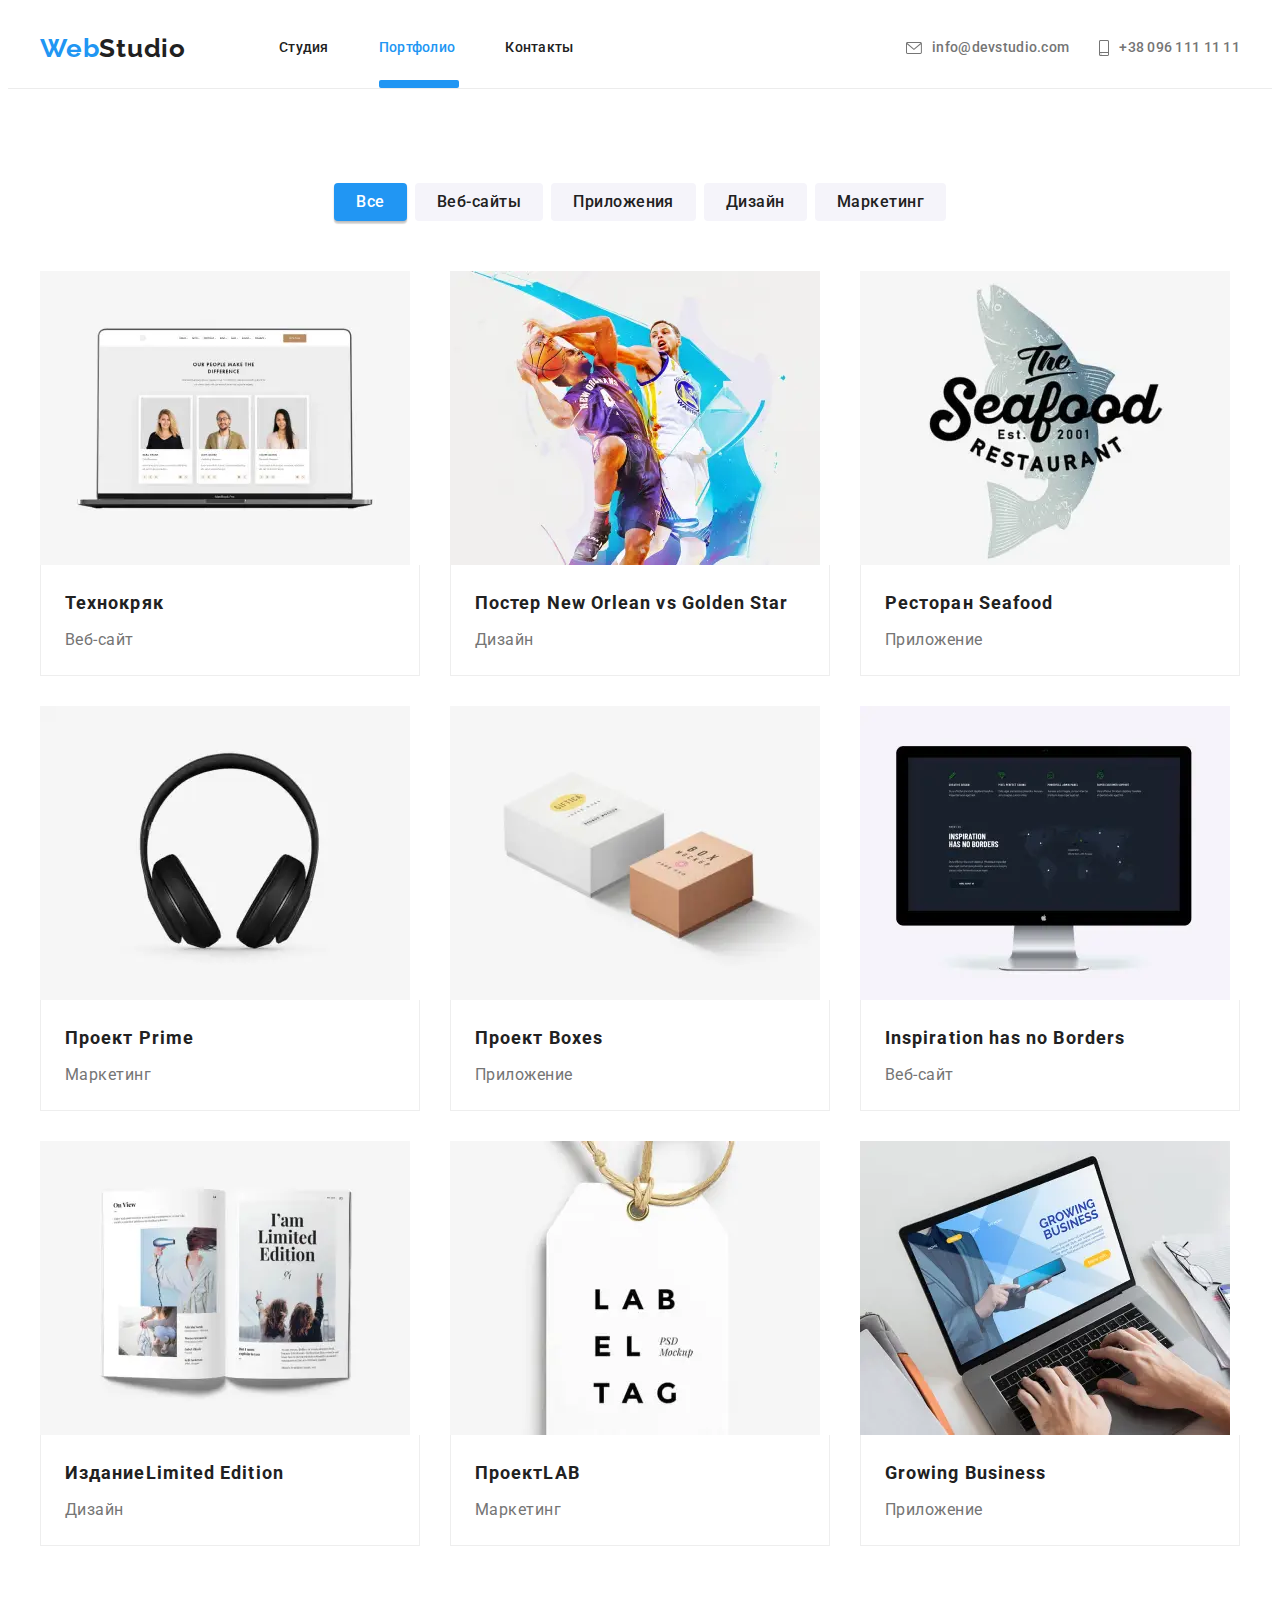
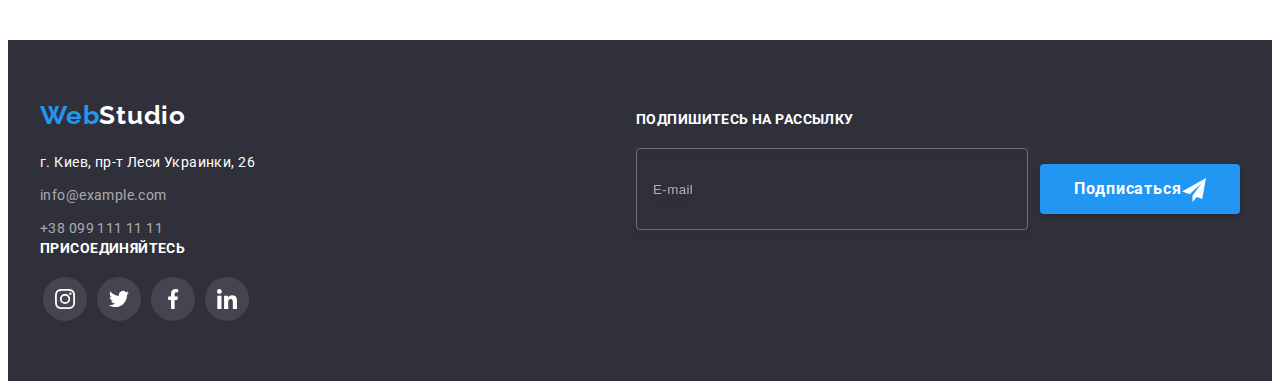
==== portfolio.html @ d3021f5f "adaptive added" ====
<!DOCTYPE html>
<html lang="ru">
  <head>
    <meta charset="UTF-8" />
    <meta http-equiv="X-UA-Compatible" content="IE=edge" />
    <meta name="viewport" content="width=device-width, initial-scale=1.0" />
    <title>Portfolio</title>
    <link rel="preconnect" href="https://fonts.googleapis.com" />
    <link rel="preconnect" href="https://fonts.gstatic.com" crossorigin />
    <link
      href="https://fonts.googleapis.com/css2?family=Raleway:wght@700&family=Roboto:wght@400;500;700;900&display=swap"
      rel="stylesheet"
    />
    <link
      rel="stylesheet"
      href="https://cdnjs.cloudflare.com/ajax/libs/modern-normalize/1.1.0/modern-normalize.min.css"
      integrity="sha512-wpPYUAdjBVSE4KJnH1VR1HeZfpl1ub8YT/NKx4PuQ5NmX2tKuGu6U/JRp5y+Y8XG2tV+wKQpNHVUX03MfMFn9Q=="
      crossorigin="anonymous"
      referrerpolicy="no-referrer"
    />
    <link rel="stylesheet" href="./css/main.min.css" />
  </head>

  <body>
    <!-- Header -->
    <header class="page-header">
      <div class="container page-header__container">
        <a href="./index.html" lang="en" class="logo page-header__logo link">
          <span class="logo__text--accent">Web</span>Studio</a
        >

        <nav class="page-nav">
          <ul class="page-nav__list list">
            <li class="page-nav__item">
              <a href="./index.html" class="page-nav__link link">Студия</a>
            </li>
            <li class="page-nav__item">
              <a href="./portfolio.html" class="page-nav__link page-nav__link--current link"
                >Портфолио</a
              >
            </li>
            <li class="page-nav__item"><a href="" class="page-nav__link link">Контакты</a></li>
          </ul>
        </nav>

        <ul class="contacts page-header__contacts list">
          <li class="contacts__item">
            <a href="mailto:info@devstudio.com" class="contacts__link link">
              <svg class="contacts__icon" width="16" height="12">
                <use href="./images/icons.svg#icon-envelope"></use></svg
              >info@devstudio.com</a
            >
          </li>

          <li class="contacts__item">
            <a href="tel:+380991111111" class="contacts__link link">
              <svg class="contacts__icon" width="10" height="16">
                <use href="./images/icons.svg#icon-smartphone"></use></svg
              >+38 096 111 11 11</a
            >
          </li>
        </ul>
        <button
          type="button"
          class="page-header__menu-btn js-open-menu"
          aria-expanded="false"
          aria-controls="mobile-menu"
        >
          <svg class="page-header__icon" width="40" height="40">
            <use href="./images/icons.svg#icon-menu"></use>
          </svg>
        </button>

        <div class="mobile-menu__container js-menu-container">
          <button type="button" class="mobile-menu__close-btn js-close-menu">
            <svg class="mobile-menu__icon" width="40" height="40">
              <use href="./images/icons.svg#icon-menu-close"></use>
            </svg>
          </button>

          <div class="mobile-menu">
            <ul class="mobile-menu__list list">
              <li class="mobile-menu__item">
                <a href="./index.html" class="mobile-menu__link link">Студия</a>
              </li>
              <li class="mobile-menu__item">
                <a href="./portfolio.html" class="mobile-menu__link mobile-menu__link--current link"
                  >Портфолио</a
                >
              </li>
              <li class="mobile-menu__item">
                <a href="" class="mobile-menu__link link">Контакты</a>
              </li>
            </ul>

            <div class="mobile-contact__wrap">
              <ul class="mobile-contacts__list list">
                <li class="mobile-contacts__item">
                  <a
                    href="tel:+380991111111"
                    class="mobile-contacts__link mobile-contacts__link--tel link"
                  >
                    +38 096 111 11 11</a
                  >
                </li>
                <li class="mobile-contacts__item">
                  <a href="mailto:info@devstudio.com" class="mobile-contacts__link link">
                    info@devstudio.com</a
                  >
                </li>
              </ul>

              <ul class="mobile-socials__list list">
                <li class="mobile-socials__item">
                  <a href="" class="mobile-socials__link link">Instagram</a>
                </li>
                <li class="mobile-socials__item">
                  <a href="" class="mobile-socials__link link">Twitter</a>
                </li>
                <li class="mobile-socials__item">
                  <a href="" class="mobile-socials__link link">Facebook</a>
                </li>
                <li class="mobile-socials__item">
                  <a href="" class="mobile-socials__link link">LinkedIn</a>
                </li>
              </ul>
            </div>
          </div>
        </div>
      </div>
    </header>

    <!-- Main section of the page -->
    <main>
      <!-- Section of portfolio works -->
      <section class="works section">
        <div class="container">
          <h1 class="title works__title visually-hidden">Наше портфолио</h1>
          <!-- Filter of works -->
          <div class="works__buttons">
            <ul class="buttons-row works__buttons-row list">
              <li class="buttons-row__item">
                <button
                  type="button"
                  class="button buttons-row__button buttons-row__button--active"
                >
                  Все
                </button>
              </li>
              <li class="buttons-row__item">
                <button type="button" class="button buttons-row__button">Веб-сайты</button>
              </li>
              <li class="buttons-row__item">
                <button type="button" class="button buttons-row__button">Приложения</button>
              </li>
              <li class="buttons-row__item">
                <button type="button" class="button buttons-row__button">Дизайн</button>
              </li>
              <li class="buttons-row__item">
                <button type="button" class="button buttons-row__button">Маркетинг</button>
              </li>
            </ul>
          </div>

          <!-- Works examples -->
          <ul class="examples list">
            <li class="examples__item">
              <a href="" class="product-card">
                <div class="product-card__tumb">
                  <picture class="product-card__image">
                    <source
                      srcset="
                        ./images/portfolio/desktop/technocrack-370.webp  1x,
                        ./images/portfolio/desktop/technocrack-740.webp  2x,
                        ./images/portfolio/desktop/technocrack-1110.webp 3x
                      "
                      media="(min-width: 1200px)"
                      type="image/webp"
                    />
                    <source
                      srcset="
                        ./images/portfolio/desktop/technocrack-370.jpg  1x,
                        ./images/portfolio/desktop/technocrack-740.jpg  2x,
                        ./images/portfolio/desktop/technocrack-1110.jpg 3x
                      "
                      media="(min-width: 1200px)"
                    />

                    <source
                      srcset="
                        ./images/portfolio/tablet/technocrack-354.webp  1x,
                        ./images/portfolio/tablet/technocrack-708.webp  2x,
                        ./images/portfolio/tablet/technocrack-1062.webp 3x
                      "
                      media="(min-width: 768px)"
                      type="image/webp"
                    />
                    <source
                      srcset="
                        ./images/portfolio/tablet/technocrack-354.jpg  1x,
                        ./images/portfolio/tablet/technocrack-708.jpg  2x,
                        ./images/portfolio/tablet/technocrack-1062.jpg 3x
                      "
                      media="(min-width: 768px)"
                    />

                    <source
                      srcset="
                        ./images/portfolio/technocrack-450.webp  1x,
                        ./images/portfolio/technocrack-900.webp  2x,
                        ./images/portfolio/technocrack-1350.webp 3x
                      "
                      media="(min-width: 480px)"
                      type="image/webp"
                    />
                    <source
                      srcset="
                        ./images/portfolio/technocrack-450.jpg  1x,
                        ./images/portfolio/technocrack-900.jpg  2x,
                        ./images/portfolio/technocrack-1350.jpg 3x
                      "
                      media="(min-width: 480px)"
                    />

                    <img
                      srcset="
                        ./images/portfolio/technocrack-450.jpg  1x,
                        ./images/portfolio/technocrack-900.jpg  2x,
                        ./images/portfolio/technocrack-1350.jpg 3x
                      "
                      src="./images/portfolio/technocrack-450.jpg"
                      alt="Ноутбук"
                      --
                    />
                  </picture>

                  <div class="product-card__overlay">
                    <p class="product-card__description">
                      Ресурс предлагает комплексные предложения с разным уровнем функционала и
                      сервисов. Все это позволит посетителю получить исчерпывающие сведения о
                      компании или частном лице.
                    </p>
                  </div>
                </div>

                <div class="product-card__meta">
                  <h2 class="product-card__title">Технокряк</h2>
                  <p class="product-card__text">Веб-сайт</p>
                </div>
              </a>
            </li>

            <li class="examples__item">
              <a href="" class="product-card">
                <div class="product-card__tumb">
                  <picture class="product-card__image">
                    <source
                      srcset="
                        ./images/portfolio/desktop/game-poster-370.webp  1x,
                        ./images/portfolio/desktop/game-poster-740.webp  2x,
                        ./images/portfolio/desktop/game-poster-1110.webp 3x
                      "
                      media="(min-width: 1200px)"
                      type="image/webp"
                    />
                    <source
                      srcset="
                        ./images/portfolio/desktop/game-poster-370.jpg  1x,
                        ./images/portfolio/desktop/game-poster-740.jpg  2x,
                        ./images/portfolio/desktop/game-poster-1110.jpg 3x
                      "
                      media="(min-width: 1200px)"
                    />

                    <source
                      srcset="
                        ./images/portfolio/tablet/game-poster-354.webp  1x,
                        ./images/portfolio/tablet/game-poster-708.webp  2x,
                        ./images/portfolio/tablet/game-poster-1062.webp 3x
                      "
                      media="(min-width: 768px)"
                      type="image/webp"
                    />
                    <source
                      srcset="
                        ./images/portfolio/tablet/game-poster-354.jpg  1x,
                        ./images/portfolio/tablet/game-poster-708.jpg  2x,
                        ./images/portfolio/tablet/game-poster-1062.jpg 3x
                      "
                      media="(min-width: 768px)"
                    />

                    <source
                      srcset="
                        ./images/portfolio/game-poster-450.webp  1x,
                        ./images/portfolio/game-poster-900.webp  2x,
                        ./images/portfolio/game-poster-1350.webp 3x
                      "
                      media="(min-width: 480px)"
                      type="image/webp"
                    />
                    <source
                      srcset="
                        ./images/portfolio/game-poster-450.jpg  1x,
                        ./images/portfolio/game-poster-900.jpg  2x,
                        ./images/portfolio/game-poster-1350.jpg 3x
                      "
                      media="(min-width: 480px)"
                    />

                    <img
                      srcset="
                        ./images/portfolio/game-poster-450.jpg  1x,
                        ./images/portfolio/game-poster-900.jpg  2x,
                        ./images/portfolio/game-poster-1350.jpg 3x
                      "
                      src="./images/portfolio/game-poster-450.jpg"
                      alt="Два баскетболиста играют баскетбол"
                    />
                  </picture>

                  <div class="product-card__overlay">
                    <p class="product-card__description">
                      Ресурс предлагает комплексные предложения с разным уровнем функционала и
                      сервисов. Все это позволит посетителю получить исчерпывающие сведения о
                      компании или частном лице.
                    </p>
                  </div>
                </div>

                <div class="product-card__meta">
                  <h2 class="product-card__title">
                    Постер <span lang="en">New Orlean vs Golden Star</span>
                  </h2>
                  <p class="product-card__text">Дизайн</p>
                </div>
              </a>
            </li>

            <li class="examples__item">
              <a href="" class="product-card">
                <div class="product-card__tumb">
                  <picture class="product-card__image">
                    <source
                      srcset="
                        ./images/portfolio/desktop/restaurant-370.webp  1x,
                        ./images/portfolio/desktop/restaurant-740.webp  2x,
                        ./images/portfolio/desktop/restaurant-1110.webp 3x
                      "
                      media="(min-width: 1200px)"
                      type="image/webp"
                    />
                    <source
                      srcset="
                        ./images/portfolio/desktop/restaurant-370.jpg  1x,
                        ./images/portfolio/desktop/restaurant-740.jpg  2x,
                        ./images/portfolio/desktop/restaurant-1110.jpg 3x
                      "
                      media="(min-width: 1200px)"
                    />

                    <source
                      srcset="
                        ./images/portfolio/tablet/restaurant-354.webp  1x,
                        ./images/portfolio/tablet/restaurant-708.webp  2x,
                        ./images/portfolio/tablet/restaurant-1062.webp 3x
                      "
                      media="(min-width: 768px)"
                      type="image/webp"
                    />
                    <source
                      srcset="
                        ./images/portfolio/tablet/restaurant-354.jpg  1x,
                        ./images/portfolio/tablet/restaurant-708.jpg  2x,
                        ./images/portfolio/tablet/restaurant-1062.jpg 3x
                      "
                      media="(min-width: 768px)"
                    />

                    <source
                      srcset="
                        ./images/portfolio/restaurant-450.webp  1x,
                        ./images/portfolio/restaurant-900.webp  2x,
                        ./images/portfolio/restaurant-1350.webp 3x
                      "
                      media="(min-width: 480px)"
                      type="image/webp"
                    />
                    <source
                      srcset="
                        ./images/portfolio/restaurant-450.jpg  1x,
                        ./images/portfolio/restaurant-900.jpg  2x,
                        ./images/portfolio/restaurant-1350.jpg 3x
                      "
                      media="(min-width: 480px)"
                    />
                    <img
                      srcset="
                        ./images/portfolio/restaurant-450.jpg  1x,
                        ./images/portfolio/restaurant-900.jpg  2x,
                        ./images/portfolio/restaurant-1350.jpg 3x
                      "
                      src="./images/portfolio/restaurant-450.jpg"
                      alt="Логотип ресторана"
                    />
                  </picture>

                  <div class="product-card__overlay">
                    <p class="product-card__description">
                      Ресурс предлагает комплексные предложения с разным уровнем функционала и
                      сервисов. Все это позволит посетителю получить исчерпывающие сведения о
                      компании или частном лице.
                    </p>
                  </div>
                </div>

                <div class="product-card__meta">
                  <h2 class="product-card__title">Ресторан <span lang="en">Seafood</span></h2>
                  <p class="product-card__text">Приложение</p>
                </div>
              </a>
            </li>

            <li class="examples__item">
              <a href="" class="product-card">
                <div class="product-card__tumb">
                  <picture class="product-card__image">
                    <source
                      srcset="
                        ./images/portfolio/desktop/project-prime-370.webp  1x,
                        ./images/portfolio/desktop/project-prime-740.webp  2x,
                        ./images/portfolio/desktop/project-prime-1110.webp 3x
                      "
                      media="(min-width: 1200px)"
                      type="image/webp"
                    />
                    <source
                      srcset="
                        ./images/portfolio/desktop/project-prime-370.jpg  1x,
                        ./images/portfolio/desktop/project-prime-740.jpg  2x,
                        ./images/portfolio/desktop/project-prime-1110.jpg 3x
                      "
                      media="(min-width: 1200px)"
                    />

                    <source
                      srcset="
                        ./images/portfolio/tablet/project-prime-354.webp  1x,
                        ./images/portfolio/tablet/project-prime-708.webp  2x,
                        ./images/portfolio/tablet/project-prime-1062.webp 3x
                      "
                      media="(min-width: 768px)"
                      type="image/webp"
                    />
                    <source
                      srcset="
                        ./images/portfolio/tablet/project-prime-354.jpg  1x,
                        ./images/portfolio/tablet/project-prime-708.jpg  2x,
                        ./images/portfolio/tablet/project-prime-1062.jpg 3x
                      "
                      media="(min-width: 768px)"
                    />

                    <source
                      srcset="
                        ./images/portfolio/project-prime-450.webp  1x,
                        ./images/portfolio/project-prime-900.webp  2x,
                        ./images/portfolio/project-prime-1350.webp 3x
                      "
                      media="(min-width: 480px)"
                      type="image/webp"
                    />
                    <source
                      srcset="
                        ./images/portfolio/project-prime-450.jpg  1x,
                        ./images/portfolio/project-prime-900.jpg  2x,
                        ./images/portfolio/project-prime-1350.jpg 3x
                      "
                      media="(min-width: 480px)"
                    />
                    <img
                      srcset="
                        ./images/portfolio/project-prime-450.jpg  1x,
                        ./images/portfolio/project-prime-900.jpg  2x,
                        ./images/portfolio/project-prime-1350.jpg 3x
                      "
                      src="./images/portfolio/project-prime-450.jpg"
                      alt="Наушники"
                    />
                  </picture>

                  <div class="product-card__overlay">
                    <p class="product-card__description">
                      Ресурс предлагает комплексные предложения с разным уровнем функционала и
                      сервисов. Все это позволит посетителю получить исчерпывающие сведения о
                      компании или частном лице.
                    </p>
                  </div>
                </div>

                <div class="product-card__meta">
                  <h2 class="product-card__title">Проект <span lang="en">Prime</span></h2>
                  <p class="product-card__text">Маркетинг</p>
                </div>
              </a>
            </li>

            <li class="examples__item">
              <a href="" class="product-card">
                <div class="product-card__tumb">
                  <picture class="product-card__image">
                    <source
                      srcset="
                        ./images/portfolio/desktop/project-boxes-370.webp  1x,
                        ./images/portfolio/desktop/project-boxes-740.webp  2x,
                        ./images/portfolio/desktop/project-boxes-1110.webp 3x
                      "
                      media="(min-width: 1200px)"
                      type="image/webp"
                    />
                    <source
                      srcset="
                        ./images/portfolio/desktop/project-boxes-370.jpg  1x,
                        ./images/portfolio/desktop/project-boxes-740.jpg  2x,
                        ./images/portfolio/desktop/project-boxes-1110.jpg 3x
                      "
                      media="(min-width: 1200px)"
                    />

                    <source
                      srcset="
                        ./images/portfolio/tablet/project-boxes-354.webp  1x,
                        ./images/portfolio/tablet/project-boxes-708.webp  2x,
                        ./images/portfolio/tablet/project-boxes-1062.webp 3x
                      "
                      media="(min-width: 768px)"
                      type="image/webp"
                    />
                    <source
                      srcset="
                        ./images/portfolio/tablet/project-boxes-354.jpg  1x,
                        ./images/portfolio/tablet/project-boxes-708.jpg  2x,
                        ./images/portfolio/tablet/project-boxes-1062.jpg 3x
                      "
                      media="(min-width: 768px)"
                    />

                    <source
                      srcset="
                        ./images/portfolio/project-boxes-450.webp  1x,
                        ./images/portfolio/project-boxes-900.webp  2x,
                        ./images/portfolio/project-boxes-1350.webp 3x
                      "
                      media="(min-width: 480px)"
                      type="image/webp"
                    />
                    <source
                      srcset="
                        ./images/portfolio/project-boxes-450.jpg  1x,
                        ./images/portfolio/project-boxes-900.jpg  2x,
                        ./images/portfolio/project-boxes-1350.jpg 3x
                      "
                      media="(min-width: 480px)"
                    />
                    <img
                      srcset="
                        ./images/portfolio/project-boxes-450.jpg  1x,
                        ./images/portfolio/project-boxes-900.jpg  2x,
                        ./images/portfolio/project-boxes-1350.jpg 3x
                      "
                      src="./images/portfolio/project-boxes-450.jpg"
                      alt="Две картонные коробки"
                    />
                  </picture>

                  <div class="product-card__overlay">
                    <p class="product-card__description">
                      Ресурс предлагает комплексные предложения с разным уровнем функционала и
                      сервисов. Все это позволит посетителю получить исчерпывающие сведения о
                      компании или частном лице.
                    </p>
                  </div>
                </div>

                <div class="product-card__meta">
                  <h2 class="product-card__title">Проект <span lang="en">Boxes</span></h2>
                  <p class="product-card__text">Приложение</p>
                </div>
              </a>
            </li>

            <li class="examples__item">
              <a href="" class="product-card">
                <div class="product-card__tumb">
                  <picture class="product-card__image">
                    <source
                      srcset="
                        ./images/portfolio/desktop/inspiration-370.webp  1x,
                        ./images/portfolio/desktop/inspiration-740.webp  2x,
                        ./images/portfolio/desktop/inspiration-1110.webp 3x
                      "
                      media="(min-width: 1200px)"
                      type="image/webp"
                    />
                    <source
                      srcset="
                        ./images/portfolio/desktop/inspiration-370.jpg  1x,
                        ./images/portfolio/desktop/inspiration-740.jpg  2x,
                        ./images/portfolio/desktop/inspiration-1110.jpg 3x
                      "
                      media="(min-width: 1200px)"
                    />

                    <source
                      srcset="
                        ./images/portfolio/tablet/inspiration-354.webp  1x,
                        ./images/portfolio/tablet/inspiration-708.webp  2x,
                        ./images/portfolio/tablet/inspiration-1062.webp 3x
                      "
                      media="(min-width: 768px)"
                      type="image/webp"
                    />
                    <source
                      srcset="
                        ./images/portfolio/tablet/inspiration-354.jpg  1x,
                        ./images/portfolio/tablet/inspiration-708.jpg  2x,
                        ./images/portfolio/tablet/inspiration-1062.jpg 3x
                      "
                      media="(min-width: 768px)"
                    />

                    <source
                      srcset="
                        ./images/portfolio/inspiration-450.webp  1x,
                        ./images/portfolio/inspiration-900.webp  2x,
                        ./images/portfolio/inspiration-1350.webp 3x
                      "
                      media="(min-width: 480px)"
                      type="image/webp"
                    />
                    <source
                      srcset="
                        ./images/portfolio/inspiration-450.jpg  1x,
                        ./images/portfolio/inspiration-900.jpg  2x,
                        ./images/portfolio/inspiration-1350.jpg 3x
                      "
                      media="(min-width: 480px)"
                    />
                    <img
                      srcset="
                        ./images/portfolio/inspiration-450.jpg  1x,
                        ./images/portfolio/inspiration-900.jpg  2x,
                        ./images/portfolio/inspiration-1350.jpg 3x
                      "
                      src="./images/portfolio/inspiration-450.jpg"
                      alt="Монитор компьютера"
                    />
                  </picture>

                  <div class="product-card__overlay">
                    <p class="product-card__description">
                      Ресурс предлагает комплексные предложения с разным уровнем функционала и
                      сервисов. Все это позволит посетителю получить исчерпывающие сведения о
                      компании или частном лице.
                    </p>
                  </div>
                </div>
                <div class="product-card__meta">
                  <h2 lang="en" class="product-card__title">Inspiration has no Borders</h2>
                  <p class="product-card__text">Веб-сайт</p>
                </div>
              </a>
            </li>

            <li class="examples__item">
              <a href="" class="product-card">
                <div class="product-card__tumb">
                  <picture class="product-card__image">
                    <source
                      srcset="
                        ./images/portfolio/desktop/publisher-370.webp  1x,
                        ./images/portfolio/desktop/publisher-740.webp  2x,
                        ./images/portfolio/desktop/publisher-1110.webp 3x
                      "
                      media="(min-width: 1200px)"
                      type="image/webp"
                    />
                    <source
                      srcset="
                        ./images/portfolio/desktop/publisher-370.jpg  1x,
                        ./images/portfolio/desktop/publisher-740.jpg  2x,
                        ./images/portfolio/desktop/publisher-1110.jpg 3x
                      "
                      media="(min-width: 1200px)"
                    />

                    <source
                      srcset="
                        ./images/portfolio/tablet/publisher-354.webp  1x,
                        ./images/portfolio/tablet/publisher-708.webp  2x,
                        ./images/portfolio/tablet/publisher-1062.webp 3x
                      "
                      media="(min-width: 768px)"
                      type="image/webp"
                    />
                    <source
                      srcset="
                        ./images/portfolio/tablet/publisher-354.jpg  1x,
                        ./images/portfolio/tablet/publisher-708.jpg  2x,
                        ./images/portfolio/tablet/publisher-1062.jpg 3x
                      "
                      media="(min-width: 768px)"
                    />

                    <source
                      srcset="
                        ./images/portfolio/publisher-450.webp  1x,
                        ./images/portfolio/publisher-900.webp  2x,
                        ./images/portfolio/publisher-1350.webp 3x
                      "
                      media="(min-width: 480px)"
                      type="image/webp"
                    />
                    <source
                      srcset="
                        ./images/portfolio/publisher-450.jpg  1x,
                        ./images/portfolio/publisher-900.jpg  2x,
                        ./images/portfolio/publisher-1350.jpg 3x
                      "
                      media="(min-width: 480px)"
                    />
                    <img
                      srcset="
                        ./images/portfolio/publisher-450.jpg  1x,
                        ./images/portfolio/publisher-900.jpg  2x,
                        ./images/portfolio/publisher-1350.jpg 3x
                      "
                      src="./images/portfolio/publisher-450.jpg"
                      alt="Книга ограниченого тиража"
                    />
                  </picture>

                  <div class="product-card__overlay">
                    <p class="product-card__description">
                      Ресурс предлагает комплексные предложения с разным уровнем функционала и
                      сервисов. Все это позволит посетителю получить исчерпывающие сведения о
                      компании или частном лице.
                    </p>
                  </div>
                </div>
                <div class="product-card__meta">
                  <h2 class="product-card__title">Издание<span lang="en">Limited Edition</span></h2>
                  <p class="product-card__text">Дизайн</p>
                </div>
              </a>
            </li>

            <li class="examples__item">
              <a href="" class="product-card">
                <div class="product-card__tumb">
                  <picture class="product-card__image">
                    <source
                      srcset="
                        ./images/portfolio/desktop/project-lab-370.webp  1x,
                        ./images/portfolio/desktop/project-lab-740.webp  2x,
                        ./images/portfolio/desktop/project-lab-1110.webp 3x
                      "
                      media="(min-width: 1200px)"
                      type="image/webp"
                    />
                    <source
                      srcset="
                        ./images/portfolio/desktop/project-lab-370.jpg  1x,
                        ./images/portfolio/desktop/project-lab-740.jpg  2x,
                        ./images/portfolio/desktop/project-lab-1110.jpg 3x
                      "
                      media="(min-width: 1200px)"
                    />

                    <source
                      srcset="
                        ./images/portfolio/tablet/project-lab-354.webp  1x,
                        ./images/portfolio/tablet/project-lab-708.webp  2x,
                        ./images/portfolio/tablet/project-lab-1062.webp 3x
                      "
                      media="(min-width: 768px)"
                      type="image/webp"
                    />
                    <source
                      srcset="
                        ./images/portfolio/tablet/project-lab-354.jpg  1x,
                        ./images/portfolio/tablet/project-lab-708.jpg  2x,
                        ./images/portfolio/tablet/project-lab-1062.jpg 3x
                      "
                      media="(min-width: 768px)"
                    />

                    <source
                      srcset="
                        ./images/portfolio/project-lab-450.webp  1x,
                        ./images/portfolio/project-lab-900.webp  2x,
                        ./images/portfolio/project-lab-1350.webp 3x
                      "
                      media="(min-width: 480px)"
                      type="image/webp"
                    />
                    <source
                      srcset="
                        ./images/portfolio/project-lab-450.jpg  1x,
                        ./images/portfolio/project-lab-900.jpg  2x,
                        ./images/portfolio/project-lab-1350.jpg 3x
                      "
                      media="(min-width: 480px)"
                    />
                    <img
                      srcset="
                        ./images/portfolio/project-lab-450.jpg  1x,
                        ./images/portfolio/project-lab-900.jpg  2x,
                        ./images/portfolio/project-lab-1350.jpg 3x
                      "
                      src="./images/portfolio/project-lab-450.jpg"
                      alt="Ярлык"
                    />
                  </picture>

                  <div class="product-card__overlay">
                    <p class="product-card__description">
                      Ресурс предлагает комплексные предложения с разным уровнем функционала и
                      сервисов. Все это позволит посетителю получить исчерпывающие сведения о
                      компании или частном лице.
                    </p>
                  </div>
                </div>
                <div class="product-card__meta">
                  <h2 class="product-card__title">Проект<span lang="en">LAB</span></h2>
                  <p class="product-card__text">Маркетинг</p>
                </div>
              </a>
            </li>

            <li class="examples__item">
              <a href="" class="product-card">
                <div class="product-card__tumb">
                  <picture class="product-card__image">
                    <source
                      srcset="
                        ./images/portfolio/desktop/growing-business-370.webp  1x,
                        ./images/portfolio/desktop/growing-business-740.webp  2x,
                        ./images/portfolio/desktop/growing-business-1110.webp 3x
                      "
                      media="(min-width: 1200px)"
                      type="image/webp"
                    />
                    <source
                      srcset="
                        ./images/portfolio/desktop/growing-business-370.jpg  1x,
                        ./images/portfolio/desktop/growing-business-740.jpg  2x,
                        ./images/portfolio/desktop/growing-business-1062.jpg 3x
                      "
                      media="(min-width: 1200px)"
                    />

                    <source
                      srcset="
                        ./images/portfolio/tablet/growing-business-354.webp  1x,
                        ./images/portfolio/tablet/growing-business-708.webp  2x,
                        ./images/portfolio/tablet/growing-business-1062.webp 3x
                      "
                      media="(min-width: 768px)"
                      type="image/webp"
                    />
                    <source
                      srcset="
                        ./images/portfolio/tablet/growing-business-354.jpg  1x,
                        ./images/portfolio/tablet/growing-business-708.jpg  2x,
                        ./images/portfolio/tablet/growing-business-1062.jpg 3x
                      "
                      media="(min-width: 768px)"
                    />

                    <source
                      srcset="
                        ./images/portfolio/growing-business-450.webp  1x,
                        ./images/portfolio/growing-business-900.webp  2x,
                        ./images/portfolio/growing-business-1350.webp 3x
                      "
                      media="(min-width: 480px)"
                      type="image/webp"
                    />
                    <source
                      srcset="
                        ./images/portfolio/growing-business-450.jpg  1x,
                        ./images/portfolio/growing-business-900.jpg  2x,
                        ./images/portfolio/growing-business-1350.jpg 3x
                      "
                      media="(min-width: 480px)"
                    />
                    <img
                      srcset="
                        ./images/portfolio/growing-business-450.jpg  1x,
                        ./images/portfolio/growing-business-900.jpg  2x,
                        ./images/portfolio/growing-business-1350.jpg 3x
                      "
                      src="./images/portfolio/growing-business-450.jpg"
                      alt="Человек работаэт за ноутбуком"
                    />
                  </picture>

                  <div class="product-card__overlay">
                    <p class="product-card__description">
                      Ресурс предлагает комплексные предложения с разным уровнем функционала и
                      сервисов. Все это позволит посетителю получить исчерпывающие сведения о
                      компании или частном лице.
                    </p>
                  </div>
                </div>
                <div class="product-card__meta">
                  <h2 lang="en" class="product-card__title">Growing Business</h2>
                  <p class="product-card__text">Приложение</p>
                </div>
              </a>
            </li>
          </ul>
        </div>
      </section>
    </main>

    <!-- Footer -->
    <!-- Footer adress -->
    <footer class="footer">
      <div class="container footer__container">
        <div class="footer-tablet">
          <div class="footer__adress-wrapper">
            <a href="./index.html" lang="en" class="logo footer__logo link"
              ><span class="logo__text--accent">Web</span>Studio</a
            >
            <address class="adress">
              <ul class="adress__list list">
                <li class="adress__item">
                  <a
                    href="https://goo.gl/maps/kHpRwScm4gV7EPfF7"
                    target="_blank"
                    rel="noopener noreferer nofollow"
                    class="adress__link link"
                    >г. Киев, пр-т Леси Украинки, 26</a
                  >
                </li>

                <li class="adress__item">
                  <a href="mailto:info@example.com" class="adress__link adress__link--colored link"
                    >info@example.com</a
                  >
                </li>

                <li class="adress__item">
                  <a href="tel:+380991111111" class="adress__link adress__link--colored link"
                    >+38 099 111 11 11</a
                  >
                </li>
              </ul>
            </address>
          </div>

          <div class="footer__socials-wrapper">
            <p class="footer__title">Присоединяйтесь</p>
            <ul class="socials list">
              <li class="socials__item">
                <a href="" class="socials__link socials__link--dark" aria-label="instagram">
                  <svg class="socials__icon" width="20" height="20">
                    <use href="./images/icons.svg#icon-instagram"></use>
                  </svg>
                </a>
              </li>
              <li class="socials__item">
                <a href="" class="socials__link socials__link--dark" aria-label="twitter">
                  <svg class="socials__icon" width="20" height="20">
                    <use href="./images/icons.svg#icon-twitter"></use>
                  </svg>
                </a>
              </li>
              <li class="socials__item">
                <a href="" class="socials__link socials__link--dark" aria-label="facebook">
                  <svg class="socials__icon" width="20" height="20">
                    <use href="./images/icons.svg#icon-facebook"></use>
                  </svg>
                </a>
              </li>
              <li class="socials__item">
                <a href="" class="socials__link socials__link--dark" aria-label="linkedin">
                  <svg class="socials__icon" width="20" height="20">
                    <use href="./images/icons.svg#icon-linkedin"></use>
                  </svg>
                </a>
              </li>
            </ul>
          </div>
        </div>

        <div class="footer__form-wrapper">
          <p class="footer__title">Подпишитесь на рассылку</p>
          <form class="sign-form">
            <label>
              <input type="email" name="user-mail" class="sign-form__email" placeholder="E-mail"
            /></label>
            <button type="submit " class="button button--primary footer__button">
              Подписаться<svg class="button-icon button-icon--append" width="24" height="24">
                <use href="./images/icons.svg#icon-send"></use>
              </svg>
            </button>
          </form>
        </div>
      </div>
    </footer>
    <script src="./js/mobile-menu.js"></script>
  </body>
</html>
---- css/main.min.css ----
.visually-hidden{position:absolute;white-space:nowrap;width:1px;height:1px;overflow:hidden;border:0;padding:0;clip:rect(0 0 0 0);-webkit-clip-path:inset(50%);clip-path:inset(50%);margin:-1px}h1,h2,h3,h4,h5,h6,p,ul{margin-top:0;margin-bottom:0}body{color:#757575;background-color:#fff;font-family:"Roboto",sans-serif}img{display:block;max-width:100%;height:auto}.list{padding-left:0;padding-right:0;list-style:none}.link{text-decoration:none}.no-scroll{overflow:hidden}.logo{display:block;padding-top:16px;padding-bottom:16px;font-family:"Raleway",sans-serif;font-weight:700;font-size:26px;letter-spacing:.03em;line-height:1.19;color:#212121}.logo__text--accent{color:#2196f3}@media screen and (min-width: 1200px){.logo{padding-top:24px;padding-bottom:24px}}.page-nav{display:none}@media screen and (min-width: 768px){.page-nav{display:-webkit-box;display:-ms-flexbox;display:flex;font-weight:500;font-size:14px;letter-spacing:.02em;line-height:1.14}}.page-nav__list{display:-webkit-box;display:-ms-flexbox;display:flex;color:#212121}.page-nav__item{position:relative}.page-nav__item:not(:last-child){margin-right:50px}.page-nav__link{display:block;padding-top:32px;padding-bottom:32px;color:inherit;-webkit-transition:color 250ms cubic-bezier(0.4, 0, 0.2, 1);transition:color 250ms cubic-bezier(0.4, 0, 0.2, 1)}.page-nav__link::after{content:"";position:absolute;bottom:0;left:0;width:100%;height:4px;display:block;border:2px solid #2196f3;border-radius:2px;background-color:#2196f3;-webkit-transform:scaleX(0);transform:scaleX(0);-webkit-transition:-webkit-transform 250ms cubic-bezier(0.4, 0, 0.2, 1);transition:-webkit-transform 250ms cubic-bezier(0.4, 0, 0.2, 1);transition:transform 250ms cubic-bezier(0.4, 0, 0.2, 1);transition:transform 250ms cubic-bezier(0.4, 0, 0.2, 1), -webkit-transform 250ms cubic-bezier(0.4, 0, 0.2, 1)}.page-nav__link:hover::after,.page-nav__link:focus::after{-webkit-transform:scaleX(1);transform:scaleX(1)}.page-nav__link:hover,.page-nav__link:focus{color:#2196f3}.page-nav__link--current{color:#2196f3}.page-nav__link--current::after{-webkit-transform:none;transform:none}.contacts{font-weight:500;font-size:12px;letter-spacing:.02em;line-height:1.17}@media screen and (min-width: 1200px){.contacts{font-size:14px;line-height:1.14}}@media screen and (min-width: 1200px){.contacts__item{padding:32px 0}}@media screen and (min-width: 768px){.contacts__item:not(:last-child){margin:0 0 10px 0}}@media screen and (min-width: 1200px){.contacts__item:not(:last-child){margin:0 30px 0 0;padding:32px 0}}.contacts__link{padding-top:0px;padding-bottom:0px;color:inherit;-webkit-transition:color 250ms cubic-bezier(0.4, 0, 0.2, 1);transition:color 250ms cubic-bezier(0.4, 0, 0.2, 1)}.contacts__link:hover,.contacts__link:focus{color:#2196f3}.contacts__icon{vertical-align:middle;fill:currentColor;margin-right:10px}.button{padding:10px 32px;min-width:200px;height:50px;margin:0;font-weight:700;font-size:16px;letter-spacing:.06em;line-height:1.88;font-family:inherit;text-align:center;cursor:pointer;color:#212121;background-color:#f5f4fa;border-radius:4px;border:rgba(0,0,0,0);-webkit-transition:background-color 250ms cubic-bezier(0.4, 0, 0.2, 1),color 250ms cubic-bezier(0.4, 0, 0.2, 1),-webkit-box-shadow 250ms cubic-bezier(0.4, 0, 0.2, 1);transition:background-color 250ms cubic-bezier(0.4, 0, 0.2, 1),color 250ms cubic-bezier(0.4, 0, 0.2, 1),-webkit-box-shadow 250ms cubic-bezier(0.4, 0, 0.2, 1);transition:background-color 250ms cubic-bezier(0.4, 0, 0.2, 1),color 250ms cubic-bezier(0.4, 0, 0.2, 1),box-shadow 250ms cubic-bezier(0.4, 0, 0.2, 1);transition:background-color 250ms cubic-bezier(0.4, 0, 0.2, 1),color 250ms cubic-bezier(0.4, 0, 0.2, 1),box-shadow 250ms cubic-bezier(0.4, 0, 0.2, 1),-webkit-box-shadow 250ms cubic-bezier(0.4, 0, 0.2, 1)}.button:hover,.button:focus{background-color:#188ce8}.button--append{margin-left:10px}.button--primary{-webkit-box-shadow:0px 4px 4px rgba(0,0,0,.15);box-shadow:0px 4px 4px rgba(0,0,0,.15);color:#fff;background-color:#2196f3}.button-icon{vertical-align:middle;fill:currentColor}.title{font-weight:700;font-size:28px;letter-spacing:.03em;line-height:1.18;text-align:center;color:#212121}@media screen and (min-width: 1200px){.title{font-size:36px;line-height:1.17}}.advantage-card{width:100%}.advantage-card__thumb{display:-webkit-box;display:-ms-flexbox;display:flex;-webkit-box-pack:center;-ms-flex-pack:center;justify-content:center;-webkit-box-align:center;-ms-flex-align:center;align-items:center;margin-bottom:30px;height:120px;background-color:#f5f4fa}.advantage-card__icon{width:70px;height:70px}.advantage-card__name{margin-bottom:10px;font-weight:700;font-size:14px;letter-spacing:.03em;line-height:1.14;text-align:center;text-transform:uppercase;color:#212121}@media screen and (min-width: 768px){.advantage-card__name{text-align:left}}.advantage-card__text{font-size:14px;letter-spacing:.03em;line-height:1.71}.member-card{width:100%;text-align:center}.member-card__meta{padding-top:30px;padding-bottom:24px;background-color:#fff;border-radius:0px 0px 4px 4px}@media screen and (min-width: 1200px){.member-card__meta{padding-bottom:30px}}.member-card__name{margin-bottom:10px;font-weight:500;font-size:16px;letter-spacing:.03em;line-height:1.19;color:#212121}.member-card__text{margin-bottom:16px;line-height:1.19}.socials{display:-webkit-box;display:-ms-flexbox;display:flex;-webkit-box-pack:center;-ms-flex-pack:center;justify-content:center}.socials__item{height:44px;width:44px}.socials__item:not(:last-child){margin-right:10px}.socials__link{width:100%;height:100%;display:-webkit-box;display:-ms-flexbox;display:flex;-webkit-box-pack:center;-ms-flex-pack:center;justify-content:center;-webkit-box-align:center;-ms-flex-align:center;align-items:center;color:#afb1b8;background-color:rgba(0,0,0,0);border-radius:50%;-webkit-transition:color 250ms cubic-bezier(0.4, 0, 0.2, 1),background-color 250ms cubic-bezier(0.4, 0, 0.2, 1);transition:color 250ms cubic-bezier(0.4, 0, 0.2, 1),background-color 250ms cubic-bezier(0.4, 0, 0.2, 1)}.socials__link:hover,.socials__link:focus{color:#fff;background-color:#2196f3}.socials__link--dark{background-color:rgba(255,255,255,.1);color:#fff}.socials__icon{fill:currentColor}.adress__item{font-size:14px;letter-spacing:.03em;line-height:1.71;color:#fff}.adress__item:not(:last-child){margin-bottom:8px}@media screen and (min-width: 1200px){.adress__item:not(:last-child){margin-bottom:9px}}.adress__link{color:inherit;font-style:normal;-webkit-transition:color 250ms cubic-bezier(0.4, 0, 0.2, 1);transition:color 250ms cubic-bezier(0.4, 0, 0.2, 1)}.adress__link:hover,.adress__link:focus{color:#2196f3}.adress__link--colored{color:rgba(255,255,255,.6)}@media screen and (min-width: 1200px){.sign-form{display:-webkit-box;display:-ms-flexbox;display:flex;-webkit-box-align:center;-ms-flex-align:center;align-items:center}}.sign-form__email{display:block;width:100%;height:50px;padding:15px 16px;margin:0 0 20px;background:rgba(0,0,0,0);border:1px solid rgba(255,255,255,.3);-webkit-filter:drop-shadow(0px 4px 4px rgba(0, 0, 0, 0.15));filter:drop-shadow(0px 4px 4px rgba(0, 0, 0, 0.15));border-radius:4px;color:rgba(255,255,255,.6);-webkit-transition:-webkit-transition 250ms cubic-bezier(0.4, 0, 0.2, 1);transition:-webkit-transition 250ms cubic-bezier(0.4, 0, 0.2, 1);transition:transition 250ms cubic-bezier(0.4, 0, 0.2, 1);transition:transition 250ms cubic-bezier(0.4, 0, 0.2, 1), -webkit-transition 250ms cubic-bezier(0.4, 0, 0.2, 1)}.sign-form__email::-webkit-input-placeholder{letter-spacing:.03em;line-height:1.25;color:rgba(255,255,255,.6)}.sign-form__email::-moz-placeholder{letter-spacing:.03em;line-height:1.25;color:rgba(255,255,255,.6)}.sign-form__email:-ms-input-placeholder{letter-spacing:.03em;line-height:1.25;color:rgba(255,255,255,.6)}.sign-form__email::-ms-input-placeholder{letter-spacing:.03em;line-height:1.25;color:rgba(255,255,255,.6)}.sign-form__email::placeholder{letter-spacing:.03em;line-height:1.25;color:rgba(255,255,255,.6)}.sign-form__email:focus,.sign-form__email:hover{outline:rgba(0,0,0,0);border-color:#2196f3}@media screen and (min-width: 768px){.sign-form__email{width:450px;margin-left:auto;margin-right:auto}}@media screen and (min-width: 1200px){.sign-form__email{width:358px;margin:0 12px 0 0}}.backdrop{position:fixed;top:0;left:0;width:100vw;height:100vh;background-color:rgba(0,0,0,.2);opacity:1;visibility:visible;-webkit-transition:opacity 250ms cubic-bezier(0.4, 0, 0.2, 1),visibility 250ms cubic-bezier(0.4, 0, 0.2, 1);transition:opacity 250ms cubic-bezier(0.4, 0, 0.2, 1),visibility 250ms cubic-bezier(0.4, 0, 0.2, 1)}.backdrop.is-hidden{opacity:0;pointer-events:none;visibility:hidden}.backdrop__modal-window{position:absolute;top:50%;left:50%;-webkit-transform:translate(-50%, -50%) scale(1);transform:translate(-50%, -50%) scale(1)}.modal-window{padding:40px;width:100%;min-height:609px;max-width:450px;background-color:#fff;-webkit-box-shadow:0px 1px 3px rgba(0,0,0,.12),0px 1px 1px rgba(0,0,0,.14),0px 2px 1px rgba(0,0,0,.2);box-shadow:0px 1px 3px rgba(0,0,0,.12),0px 1px 1px rgba(0,0,0,.14),0px 2px 1px rgba(0,0,0,.2);border-radius:4px;opacity:1;-webkit-transition:opacity 250ms cubic-bezier(0.4, 0, 0.2, 1),-webkit-transform 250ms cubic-bezier(0.4, 0, 0.2, 1);transition:opacity 250ms cubic-bezier(0.4, 0, 0.2, 1),-webkit-transform 250ms cubic-bezier(0.4, 0, 0.2, 1);transition:transform 250ms cubic-bezier(0.4, 0, 0.2, 1),opacity 250ms cubic-bezier(0.4, 0, 0.2, 1);transition:transform 250ms cubic-bezier(0.4, 0, 0.2, 1),opacity 250ms cubic-bezier(0.4, 0, 0.2, 1),-webkit-transform 250ms cubic-bezier(0.4, 0, 0.2, 1)}.backdrop.is-hidden .modal-window{opacity:0;-webkit-transform:translate(-50%, -50%) scale(1.1);transform:translate(-50%, -50%) scale(1.1)}@media screen and (min-width: 1200px){.modal-window{min-height:581px;min-width:528px}}.modal-window__title{margin-bottom:12px;font-weight:700;font-size:20px;letter-spacing:.03em;line-height:1.5;text-align:center;color:#212121}@media screen and (min-width: 1200px){.modal-window__title{line-height:1.15}}.modal-window__close-button{position:absolute;right:8px;top:8px}.modal-window__button{text-align:center}.close-button{display:-webkit-box;display:-ms-flexbox;display:flex;-webkit-box-pack:center;-ms-flex-pack:center;justify-content:center;-webkit-box-align:center;-ms-flex-align:center;align-items:center;width:30px;height:30px;background:#fff;border:1px solid rgba(0,0,0,.1);border-radius:50%;fill:#757575;-webkit-transition:color 250ms cubic-bezier(0.4, 0, 0.2, 1);transition:color 250ms cubic-bezier(0.4, 0, 0.2, 1)}.close-button:hover{color:#2196f3}.close-button__icon{fill:currentColor}.registration-form__element{color:#212121;margin-bottom:10px}.registration-form__element:last-child{margin-bottom:20px}.registration-form__wrap{position:relative}.registration-form__label{margin-bottom:4px;font-size:12px;letter-spacing:.01em;line-height:1.17;color:#757575}.registration-form__input{display:block;width:100%;height:40px;padding:10px 12px 10px 42px;font:inherit;border:1px solid rgba(33,33,33,.2);border-radius:4px;font-size:14px;color:inherit;-webkit-transition:border 250ms cubic-bezier(0.4, 0, 0.2, 1);transition:border 250ms cubic-bezier(0.4, 0, 0.2, 1)}.registration-form__input:focus,.registration-form__input:hover{outline:rgba(0,0,0,0);border:1px solid #2196f3}.registration-form__icon{position:absolute;top:50%;left:12px;-webkit-transform:translateY(-50%);transform:translateY(-50%);fill:currentColor;-webkit-transition:color 250ms cubic-bezier(0.4, 0, 0.2, 1);transition:color 250ms cubic-bezier(0.4, 0, 0.2, 1)}.registration-form__input:focus~.registration-form__icon,.registration-form__input:hover~.registration-form__icon{color:#2196f3}.registration-form__comment{padding:12px 16px;width:100%;height:120px;resize:none;border:1px solid rgba(33,33,33,.2);border-radius:4px;font:inherit;font-size:14px;-webkit-transition:border-color 250ms cubic-bezier(0.4, 0, 0.2, 1),-webkit-transition 250ms cubic-bezier(0.4, 0, 0.2, 1);transition:border-color 250ms cubic-bezier(0.4, 0, 0.2, 1),-webkit-transition 250ms cubic-bezier(0.4, 0, 0.2, 1);transition:transition 250ms cubic-bezier(0.4, 0, 0.2, 1),border-color 250ms cubic-bezier(0.4, 0, 0.2, 1);transition:transition 250ms cubic-bezier(0.4, 0, 0.2, 1),border-color 250ms cubic-bezier(0.4, 0, 0.2, 1),-webkit-transition 250ms cubic-bezier(0.4, 0, 0.2, 1)}.registration-form__comment::-webkit-input-placeholder{font-size:14px;letter-spacing:.01em;line-height:1.14;color:rgba(117,117,117,.5)}.registration-form__comment::-moz-placeholder{font-size:14px;letter-spacing:.01em;line-height:1.14;color:rgba(117,117,117,.5)}.registration-form__comment:-ms-input-placeholder{font-size:14px;letter-spacing:.01em;line-height:1.14;color:rgba(117,117,117,.5)}.registration-form__comment::-ms-input-placeholder{font-size:14px;letter-spacing:.01em;line-height:1.14;color:rgba(117,117,117,.5)}.registration-form__comment::placeholder{font-size:14px;letter-spacing:.01em;line-height:1.14;color:rgba(117,117,117,.5)}@media screen and (min-width: 1200px){.registration-form__comment::-webkit-input-placeholder{font-size:12px;line-height:1.17}.registration-form__comment::-moz-placeholder{font-size:12px;line-height:1.17}.registration-form__comment:-ms-input-placeholder{font-size:12px;line-height:1.17}.registration-form__comment::-ms-input-placeholder{font-size:12px;line-height:1.17}.registration-form__comment::placeholder{font-size:12px;line-height:1.17}}.registration-form__comment:focus,.registration-form__comment:hover{outline:rgba(0,0,0,0);border-color:#2196f3}.registration-form__license-form{margin-bottom:30px}.license-form{width:100%}@media screen and (min-width: 1200px){.license-form{padding-left:12px}}.license-form__label{display:-webkit-box;display:-ms-flexbox;display:flex;-webkit-box-align:start;-ms-flex-align:start;align-items:flex-start;font-size:14px;letter-spacing:.03em;line-height:1.7;cursor:pointer}@media screen and (min-width: 768px){.license-form__label{-webkit-box-align:center;-ms-flex-align:center;align-items:center}}.license-form__checkbox{display:-webkit-box;display:-ms-flexbox;display:flex;-webkit-box-align:center;-ms-flex-align:center;align-items:center;-webkit-box-pack:center;-ms-flex-pack:center;justify-content:center;margin-right:7px;width:16px;height:15px;border:2px solid #212121;border-radius:2px;background-color:#fff;-webkit-transition:border-color 250ms cubic-bezier(0.4, 0, 0.2, 1),-webkit-transition 250ms cubic-bezier(0.4, 0, 0.2, 1);transition:border-color 250ms cubic-bezier(0.4, 0, 0.2, 1),-webkit-transition 250ms cubic-bezier(0.4, 0, 0.2, 1);transition:transition 250ms cubic-bezier(0.4, 0, 0.2, 1),border-color 250ms cubic-bezier(0.4, 0, 0.2, 1);transition:transition 250ms cubic-bezier(0.4, 0, 0.2, 1),border-color 250ms cubic-bezier(0.4, 0, 0.2, 1),-webkit-transition 250ms cubic-bezier(0.4, 0, 0.2, 1)}.license-form__icon{visibility:hidden;fill:#fff;opacity:0;-webkit-transition:visibility 250ms cubic-bezier(0.4, 0, 0.2, 1),opacity 250ms cubic-bezier(0.4, 0, 0.2, 1);transition:visibility 250ms cubic-bezier(0.4, 0, 0.2, 1),opacity 250ms cubic-bezier(0.4, 0, 0.2, 1)}.license-form__input:checked+.license-form__label>.license-form__checkbox{border-color:rgba(0,0,0,0);background-color:#2196f3}.license-form__input:checked+.license-form__label>.license-form__checkbox .license-form__icon{visibility:visible;opacity:1}.license-form__input:focus+.license-form__label>.license-form__checkbox{border-color:#2196f3}.license-form__text{font-weight:nill;font-size:12px;letter-spacing:.03em;line-height:1.17}.license-form__text--agreement{color:#2196f3}@media screen and (min-width: 1200px){.license-form__text{font-weight:nill;font-size:14px;line-height:1.7}}.buttons-row{display:-webkit-box;display:-ms-flexbox;display:flex;-ms-flex-wrap:wrap;flex-wrap:wrap;gap:16px 8px}@media screen and (min-width: 768px){.buttons-row{-ms-flex-wrap:no-wrap;flex-wrap:no-wrap;-webkit-box-pack:center;-ms-flex-pack:center;justify-content:center}}.buttons-row__button{padding:6px 22px;min-width:73px;height:38px;color:#212121;background-color:#f5f4fa;font-weight:500;font-size:16px;letter-spacing:.03em;line-height:1.62;font-family:inherit;text-align:center}.buttons-row__button--active{color:#fff;background-color:#2196f3;-webkit-box-shadow:0px 3px 1px rgba(0,0,0,.1),0px 1px 2px rgba(0,0,0,.08),0px 2px 2px rgba(0,0,0,.12);box-shadow:0px 3px 1px rgba(0,0,0,.1),0px 1px 2px rgba(0,0,0,.08),0px 2px 2px rgba(0,0,0,.12)}.buttons-row__button:hover,.buttons-row__button:focus{outline:rgba(0,0,0,0);color:#fff;background-color:#2196f3;-webkit-box-shadow:0px 3px 1px rgba(0,0,0,.1),0px 1px 2px rgba(0,0,0,.08),0px 2px 2px rgba(0,0,0,.12);box-shadow:0px 3px 1px rgba(0,0,0,.1),0px 1px 2px rgba(0,0,0,.08),0px 2px 2px rgba(0,0,0,.12)}.product-card{display:-webkit-box;display:-ms-flexbox;display:flex;-webkit-box-orient:vertical;-webkit-box-direction:normal;-ms-flex-direction:column;flex-direction:column;text-decoration:none;-ms-flex-preferred-size:100%;flex-basis:100%;height:100%;-webkit-transition:-webkit-box-shadow 250ms cubic-bezier(0.4, 0, 0.2, 1);transition:-webkit-box-shadow 250ms cubic-bezier(0.4, 0, 0.2, 1);transition:box-shadow 250ms cubic-bezier(0.4, 0, 0.2, 1);transition:box-shadow 250ms cubic-bezier(0.4, 0, 0.2, 1), -webkit-box-shadow 250ms cubic-bezier(0.4, 0, 0.2, 1)}.product-card:hover,.product-card:focus{outline:rgba(0,0,0,0);-webkit-box-shadow:0px 1px 1px rgba(0,0,0,.12),0px 4px 4px rgba(0,0,0,.06),1px 4px 6px rgba(0,0,0,.16);box-shadow:0px 1px 1px rgba(0,0,0,.12),0px 4px 4px rgba(0,0,0,.06),1px 4px 6px rgba(0,0,0,.16)}.product-card__tumb{position:relative;overflow:hidden}.product-card__description{padding:77px 24px;overflow-y:auto;width:100%;height:100%;font-size:18px;letter-spacing:.03em;line-height:1.56;color:#fff}@media screen and (min-width: 768px){.product-card__description{padding:49px 24px 77px}}@media screen and (min-width: 1200px){.product-card__description{padding:63px 24px}}.product-card__meta{-webkit-box-flex:1;-ms-flex-positive:1;flex-grow:1;padding:20px 24px;border-bottom:1px solid #eee;border-left:1px solid #eee;border-right:1px solid #eee}.product-card__title{margin-bottom:4px;font-weight:700;font-size:18px;letter-spacing:.06em;line-height:2;color:#212121}.product-card__text{font-size:16px;letter-spacing:.03em;line-height:1.88;color:#757575}.product-card__overlay{position:absolute;top:100%;left:0;width:100%;height:100%;background-color:rgba(33,150,243,.9);-webkit-transition:-webkit-transform 250ms cubic-bezier(0.4, 0, 0.2, 1);transition:-webkit-transform 250ms cubic-bezier(0.4, 0, 0.2, 1);transition:transform 250ms cubic-bezier(0.4, 0, 0.2, 1);transition:transform 250ms cubic-bezier(0.4, 0, 0.2, 1), -webkit-transform 250ms cubic-bezier(0.4, 0, 0.2, 1)}.product-card:hover .product-card__overlay,.product-card:focus .product-card__overlay{-webkit-transform:translateY(-100%);transform:translateY(-100%)}.mobile-menu__container{position:fixed;top:0;left:0;width:100vw;height:100vh;padding:48px 40px;z-index:5;-webkit-transform:translateX(100%);transform:translateX(100%);background-color:#fff;overflow-y:auto;-webkit-transition:-webkit-transform 250ms cubic-bezier(0.4, 0, 0.2, 1);transition:-webkit-transform 250ms cubic-bezier(0.4, 0, 0.2, 1);transition:transform 250ms cubic-bezier(0.4, 0, 0.2, 1);transition:transform 250ms cubic-bezier(0.4, 0, 0.2, 1), -webkit-transform 250ms cubic-bezier(0.4, 0, 0.2, 1)}.mobile-menu__container.is-open{-webkit-transform:translateX(0);transform:translateX(0)}@media screen and (min-width: 768px){.mobile-menu__container{display:none}}.mobile-menu{display:-webkit-box;display:-ms-flexbox;display:flex;-webkit-box-orient:vertical;-webkit-box-direction:normal;-ms-flex-direction:column;flex-direction:column;-webkit-box-pack:justify;-ms-flex-pack:justify;justify-content:space-between;height:100%}.mobile-menu__item{font-weight:500;font-size:40px;letter-spacing:.02em;line-height:1.13}.mobile-menu__item:not(:last-child){margin-bottom:32px}.mobile-menu__link{color:#212121;-webkit-transition:color 250ms cubic-bezier(0.4, 0, 0.2, 1);transition:color 250ms cubic-bezier(0.4, 0, 0.2, 1)}.mobile-menu__link:hover,.mobile-menu__link:focus{color:#2196f3}.mobile-menu__link--current{color:#2196f3}.mobile-menu__close-btn{position:absolute;top:10px;right:15px;margin:0;padding:0;background-color:rgba(0,0,0,0);border:none;cursor:pointer}.mobile-menu__icon{display:block;fill:currentColor;-webkit-transition:color 250ms cubic-bezier(0.4, 0, 0.2, 1);transition:color 250ms cubic-bezier(0.4, 0, 0.2, 1)}.mobile-menu__close-btn:hover .mobile-menu__icon,.mobile-menu__close-btn:focus .mobile-menu__icon{color:#2196f3}.mobile-contacts__item{margin-bottom:64px}.mobile-contacts__item:not(:last-child){margin-bottom:32px}.mobile-contacts__link{font-size:24px;line-height:1.18;color:inherit;-webkit-transition:color 250ms cubic-bezier(0.4, 0, 0.2, 1);transition:color 250ms cubic-bezier(0.4, 0, 0.2, 1)}.mobile-contacts__link--tel{font-size:calc(16px + 4vw);color:#2196f3}@media screen and (min-width: 480px){.mobile-contacts__link--tel{font-size:34px}}.mobile-contacts__link:hover,.mobile-contacts__link:focus{color:#2196f3}.mobile-socials__list{display:-webkit-box;display:-ms-flexbox;display:flex;-webkit-box-pack:start;-ms-flex-pack:start;justify-content:flex-start;-ms-flex-wrap:wrap;flex-wrap:wrap;gap:10px 0;margin:0 -10px}.mobile-socials__item:not(:last-child){border-right:1px solid rgba(33,33,33,.2)}.mobile-socials__link{font-weight:500;font-size:18px;letter-spacing:.02em;line-height:1.22;color:#2196f3;-webkit-transition:color 250ms cubic-bezier(0.4, 0, 0.2, 1);transition:color 250ms cubic-bezier(0.4, 0, 0.2, 1);padding-right:10px;padding-left:10px}.mobile-socials__link:hover,.mobile-socials__link:focus{color:#188ce8}.container{margin-left:auto;margin-right:auto;padding-left:15px;padding-right:15px}@media screen and (min-width: 480px){.container{width:480px}}@media screen and (min-width: 768px){.container{width:768px}}@media screen and (min-width: 1200px){.container{width:1200px}}.section{padding-top:60px;padding-bottom:60px}@media screen and (min-width: 1200px){.section{padding-top:94px;padding-bottom:94px}}.page-header{height:60px;border-bottom:1px solid #ececec}@media screen and (min-width: 768px){.page-header{height:80px}}.page-header__container{display:-webkit-box;display:-ms-flexbox;display:flex;-webkit-box-align:center;-ms-flex-align:center;align-items:center;-webkit-box-pack:justify;-ms-flex-pack:justify;justify-content:space-between}@media screen and (min-width: 768px){.page-header__logo{margin-right:88px}}@media screen and (min-width: 1200px){.page-header__logo{margin-right:93px}}.page-header__contacts{display:none}@media screen and (min-width: 768px){.page-header__contacts{display:block;margin-left:auto}}@media screen and (min-width: 1200px){.page-header__contacts{display:-webkit-box;display:-ms-flexbox;display:flex}}.page-header__menu-btn{margin:0;padding:0;background-color:rgba(0,0,0,0);border:none;cursor:pointer}@media screen and (min-width: 768px){.page-header__menu-btn{display:none}}.page-header__icon{display:block;fill:currentColor;-webkit-transition:color 250ms cubic-bezier(0.4, 0, 0.2, 1);transition:color 250ms cubic-bezier(0.4, 0, 0.2, 1)}.page-header__menu-btn:hover .page-header__icon,.page-header__menu-btn:focus .page-header__icon{color:#2196f3}.hero{text-align:center}.hero__image{margin-right:auto;margin-left:auto;padding-top:118px;padding-bottom:118px;height:400px;max-width:480px;background-color:#c4c4c4;background-image:-webkit-gradient(linear, left top, left bottom, from(rgba(47, 48, 58, 0.4)), to(rgba(47, 48, 58, 0.4))),url(../images/hero-img-480.jpg);background-image:linear-gradient(rgba(47, 48, 58, 0.4), rgba(47, 48, 58, 0.4)),url(../images/hero-img-480.jpg);background-size:cover;background-position:center}@media(min-device-pixel-ratio: 2),(-webkit-min-device-pixel-ratio: 2),(min-resolution: 192dpi),(min-resolution: 2dppx){.hero__image{background-image:-webkit-gradient(linear, left top, left bottom, from(rgba(47, 48, 58, 0.4)), to(rgba(47, 48, 58, 0.4))),url(../images/hero-img-960.jpg);background-image:linear-gradient(rgba(47, 48, 58, 0.4), rgba(47, 48, 58, 0.4)),url(../images/hero-img-960.jpg)}}@media(min-device-pixel-ratio: 3),(-webkit-min-device-pixel-ratio: 3),(min-resolution: 288dpi),(min-resolution: 3dppx){.hero__image{background-image:-webkit-gradient(linear, left top, left bottom, from(rgba(47, 48, 58, 0.4)), to(rgba(47, 48, 58, 0.4))),url(../images/hero-img-1440.jpg);background-image:linear-gradient(rgba(47, 48, 58, 0.4), rgba(47, 48, 58, 0.4)),url(../images/hero-img-1440.jpg)}}@media screen and (min-width: 768px){.hero__image{max-width:768px;background-image:-webkit-gradient(linear, left top, left bottom, from(rgba(47, 48, 58, 0.4)), to(rgba(47, 48, 58, 0.4))),url(../images/hero-img-768.jpg);background-image:linear-gradient(rgba(47, 48, 58, 0.4), rgba(47, 48, 58, 0.4)),url(../images/hero-img-768.jpg);background-size:cover;background-position:center}}@media screen and (min-width: 768px)and (min-device-pixel-ratio: 2),screen and (min-width: 768px)and (-webkit-min-device-pixel-ratio: 2),screen and (min-width: 768px)and (min-resolution: 192dpi),screen and (min-width: 768px)and (min-resolution: 2dppx){.hero__image{background-image:-webkit-gradient(linear, left top, left bottom, from(rgba(47, 48, 58, 0.4)), to(rgba(47, 48, 58, 0.4))),url(../images/hero-img-1536.jpg);background-image:linear-gradient(rgba(47, 48, 58, 0.4), rgba(47, 48, 58, 0.4)),url(../images/hero-img-1536.jpg)}}@media screen and (min-width: 768px)and (min-device-pixel-ratio: 3),screen and (min-width: 768px)and (-webkit-min-device-pixel-ratio: 3),screen and (min-width: 768px)and (min-resolution: 288dpi),screen and (min-width: 768px)and (min-resolution: 3dppx){.hero__image{background-image:-webkit-gradient(linear, left top, left bottom, from(rgba(47, 48, 58, 0.4)), to(rgba(47, 48, 58, 0.4))),url(../images/hero-img-2304.jpg);background-image:linear-gradient(rgba(47, 48, 58, 0.4), rgba(47, 48, 58, 0.4)),url(../images/hero-img-2304.jpg)}}@media screen and (min-width: 1200px){.hero__image{padding-top:200px;padding-bottom:200px;height:600px;max-width:1600px;background-image:-webkit-gradient(linear, left top, left bottom, from(rgba(47, 48, 58, 0.4)), to(rgba(47, 48, 58, 0.4))),url(../images/hero-img-1600.jpg);background-image:linear-gradient(rgba(47, 48, 58, 0.4), rgba(47, 48, 58, 0.4)),url(../images/hero-img-1600.jpg);background-size:cover;background-position:center}}@media screen and (min-width: 1200px)and (min-device-pixel-ratio: 2),screen and (min-width: 1200px)and (-webkit-min-device-pixel-ratio: 2),screen and (min-width: 1200px)and (min-resolution: 192dpi),screen and (min-width: 1200px)and (min-resolution: 2dppx){.hero__image{background-image:-webkit-gradient(linear, left top, left bottom, from(rgba(47, 48, 58, 0.4)), to(rgba(47, 48, 58, 0.4))),url(../images/hero-img-3200.jpg);background-image:linear-gradient(rgba(47, 48, 58, 0.4), rgba(47, 48, 58, 0.4)),url(../images/hero-img-3200.jpg)}}@media screen and (min-width: 1200px)and (min-device-pixel-ratio: 3),screen and (min-width: 1200px)and (-webkit-min-device-pixel-ratio: 3),screen and (min-width: 1200px)and (min-resolution: 288dpi),screen and (min-width: 1200px)and (min-resolution: 3dppx){.hero__image{background-image:-webkit-gradient(linear, left top, left bottom, from(rgba(47, 48, 58, 0.4)), to(rgba(47, 48, 58, 0.4))),url(../images/hero-img-4800.jpg);background-image:linear-gradient(rgba(47, 48, 58, 0.4), rgba(47, 48, 58, 0.4)),url(../images/hero-img-4800.jpg)}}.hero__title{margin:0 auto 30px auto;max-width:360px;font-weight:900;font-size:26px;letter-spacing:.06em;line-height:1.62;text-transform:uppercase;color:#fff}@media screen and (min-width: 1200px){.hero__title{max-width:696px;font-size:44px;line-height:1.36}}.advantages__title{margin-bottom:50px}@media screen and (min-width: 768px){.advantages__list{display:-webkit-box;display:-ms-flexbox;display:flex;-ms-flex-wrap:wrap;flex-wrap:wrap;margin:calc(30px / -2)}}.advantages__item{margin-bottom:30px}@media screen and (min-width: 480px){.advantages__item{-ms-flex-preferred-size:100%;flex-basis:100%}}@media screen and (min-width: 768px){.advantages__item{-ms-flex-preferred-size:calc((100% - (2 * 30px))/2);flex-basis:calc((100% - (2 * 30px))/2);margin:calc(30px / 2)}}@media screen and (min-width: 1200px){.advantages__item{-ms-flex-preferred-size:calc((100% - (4 * 30px))/4);flex-basis:calc((100% - (4 * 30px))/4)}}.about{display:none}@media screen and (min-width: 1200px){.about{display:block;padding-bottom:94px}}.about__title{margin-bottom:50px}.about__list{display:-webkit-box;display:-ms-flexbox;display:flex}.about__item{position:relative;-ms-flex-preferred-size:calc((100% - 2 * 30px)/3);flex-basis:calc((100% - 2 * 30px)/3)}.about__item:not(:last-child){margin-right:30px}.about__text{position:absolute;left:0;bottom:0;display:-webkit-box;display:-ms-flexbox;display:flex;-webkit-box-pack:center;-ms-flex-pack:center;justify-content:center;-webkit-box-align:center;-ms-flex-align:center;align-items:center;width:370px;height:70px;font-weight:700;font-size:14px;letter-spacing:.03em;line-height:1.14;text-transform:uppercase;text-align:center;color:#fff;background-color:rgba(46,47,59,.8)}.team{background-color:#f5f4fa;text-align:center}.team__title{margin-bottom:30px}@media screen and (min-width: 1200px){.team__title{margin-bottom:50px}}.team__list{margin:calc(30px / -2);display:-webkit-box;display:-ms-flexbox;display:flex;-ms-flex-wrap:wrap;flex-wrap:wrap}.team__item{-ms-flex-preferred-size:100%;flex-basis:100%;margin:calc(30px / 2);-webkit-box-shadow:0px 1px 3px rgba(0,0,0,.12),0px 1px 1px rgba(0,0,0,.14);box-shadow:0px 1px 3px rgba(0,0,0,.12),0px 1px 1px rgba(0,0,0,.14);border-radius:0px 0px 4px 4px}@media screen and (min-width: 768px){.team__item{-ms-flex-preferred-size:calc((100% - (2 * 30px))/2);flex-basis:calc((100% - (2 * 30px))/2)}}@media screen and (min-width: 1200px){.team__item{-ms-flex-preferred-size:calc((100% - (4 * 30px))/4);flex-basis:calc((100% - (4 * 30px))/4)}}.companies__title{margin-bottom:30px}@media screen and (min-width: 1200px){.companies__title{margin-bottom:50px}}.companies__list{display:-webkit-box;display:-ms-flexbox;display:flex;-ms-flex-wrap:wrap;flex-wrap:wrap;margin:calc(30px / -2)}.companies__item{height:92px;margin:calc(30px / 2);-ms-flex-preferred-size:calc((100% - (2 * 30px))/2);flex-basis:calc((100% - (2 * 30px))/2)}@media screen and (min-width: 768px){.companies__item{-ms-flex-preferred-size:calc((100% - (3 * 30px))/3);flex-basis:calc((100% - (3 * 30px))/3)}}@media screen and (min-width: 1200px){.companies__item{-ms-flex-preferred-size:calc((100% - (6 * 30px))/6);flex-basis:calc((100% - (6 * 30px))/6)}}.companies__link{display:-webkit-box;display:-ms-flexbox;display:flex;-webkit-box-pack:center;-ms-flex-pack:center;justify-content:center;-webkit-box-align:center;-ms-flex-align:center;align-items:center;width:100%;height:100%;outline:rgba(0,0,0,0);border:1px solid #afb1b8;border-radius:4px;color:#afb1b8;-webkit-transition:color 250ms cubic-bezier(0.4, 0, 0.2, 1),border 250ms cubic-bezier(0.4, 0, 0.2, 1);transition:color 250ms cubic-bezier(0.4, 0, 0.2, 1),border 250ms cubic-bezier(0.4, 0, 0.2, 1)}.companies__link:hover,.companies__link:focus{color:#2196f3;border:1px solid #2196f3}.companies__icon{fill:currentColor}.footer{padding-top:60px;padding-bottom:60px;background-color:#2f303a}.footer__container{text-align:center}@media screen and (min-width: 1200px){.footer__container{display:-webkit-box;display:-ms-flexbox;display:flex;-webkit-box-align:baseline;-ms-flex-align:baseline;align-items:baseline;text-align:left}}@media screen and (min-width: 768px){.footer__inform{display:-webkit-box;display:-ms-flexbox;display:flex;-ms-flex-pack:distribute;justify-content:space-around;-webkit-box-align:baseline;-ms-flex-align:baseline;align-items:baseline}}.footer__adress-wrapper{width:100%;margin:0 0 60px}@media screen and (min-width: 768px){.footer__adress-wrapper{width:232px}}@media screen and (min-width: 1200px){.footer__adress-wrapper{width:232px;margin:0 74px 0 0}}.footer__logo{margin-bottom:20px;padding-top:0;padding-bottom:0;margin-right:0;color:#fff}.footer__socials-wrapper{margin-bottom:60px}@media screen and (min-width: 1200px){.footer__socials-wrapper{margin-bottom:0;margin-right:94px}}.footer__title{margin-bottom:20px;font-weight:700;font-size:14px;letter-spacing:.03em;line-height:1.14;text-transform:uppercase;color:#fff}@media screen and (min-width: 1200px){.footer__form-wrapper{margin-left:auto}}.footer__button{padding-left:28px;padding-right:28px}.works__buttons{margin-bottom:40px}@media screen and (min-width: 1200px){.works__buttons{margin-bottom:50px}}@media screen and (min-width: 768px){.examples{display:-webkit-box;display:-ms-flexbox;display:flex;-ms-flex-wrap:wrap;flex-wrap:wrap;margin:calc(30px / (-2))}}.examples__item{margin-bottom:30px}@media screen and (min-width: 768px){.examples__item{-ms-flex-preferred-size:calc((100% - (2 * 30px))/2);flex-basis:calc((100% - (2 * 30px))/2);margin:calc(30px / 2)}}@media screen and (min-width: 1200px){.examples__item{-ms-flex-preferred-size:calc((100% - (3 * 30px))/3);flex-basis:calc((100% - (3 * 30px))/3)}}/*# sourceMappingURL=main.min.css.map */
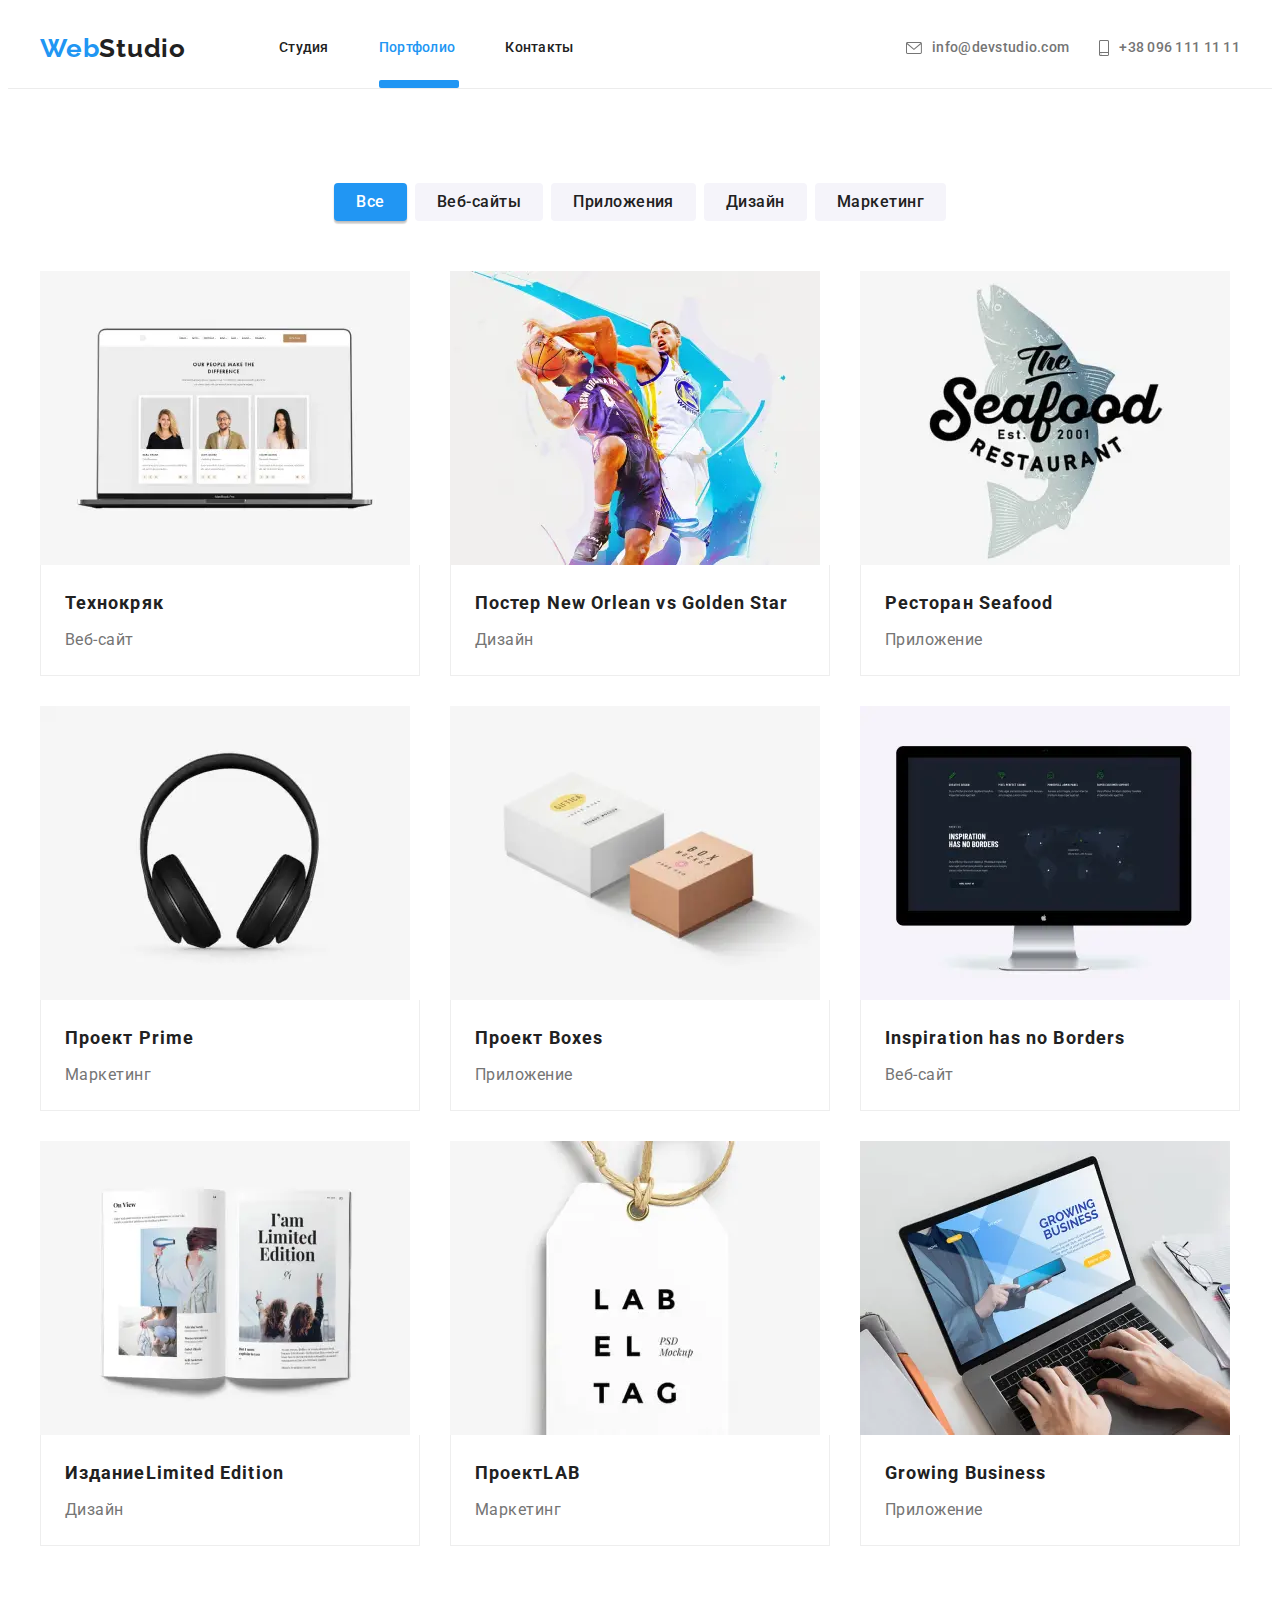
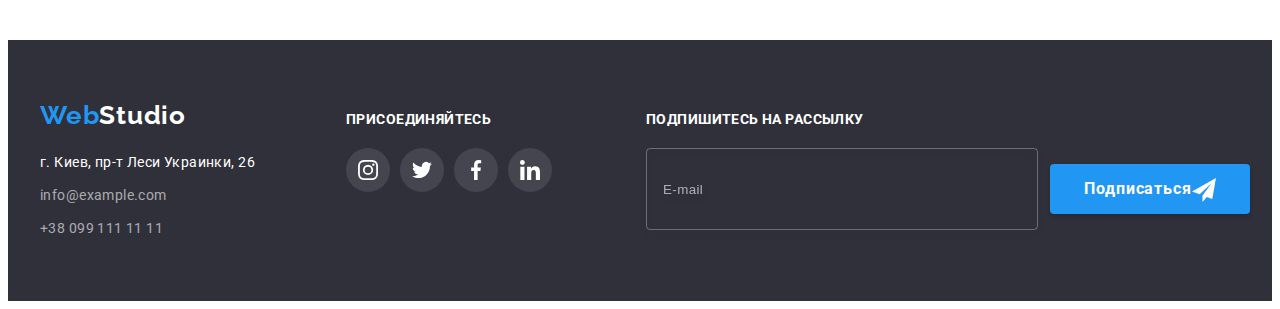
==== commit aa5e32fc: "footer fixed" ====
--- a/portfolio.html
+++ b/portfolio.html
@@ -929,7 +929,7 @@
     <!-- Footer adress -->
     <footer class="footer">
       <div class="container footer__container">
-        <div class="footer-tablet">
+        <div class="footer__inform">
           <div class="footer__adress-wrapper">
             <a href="./index.html" lang="en" class="logo footer__logo link"
               ><span class="logo__text--accent">Web</span>Studio</a
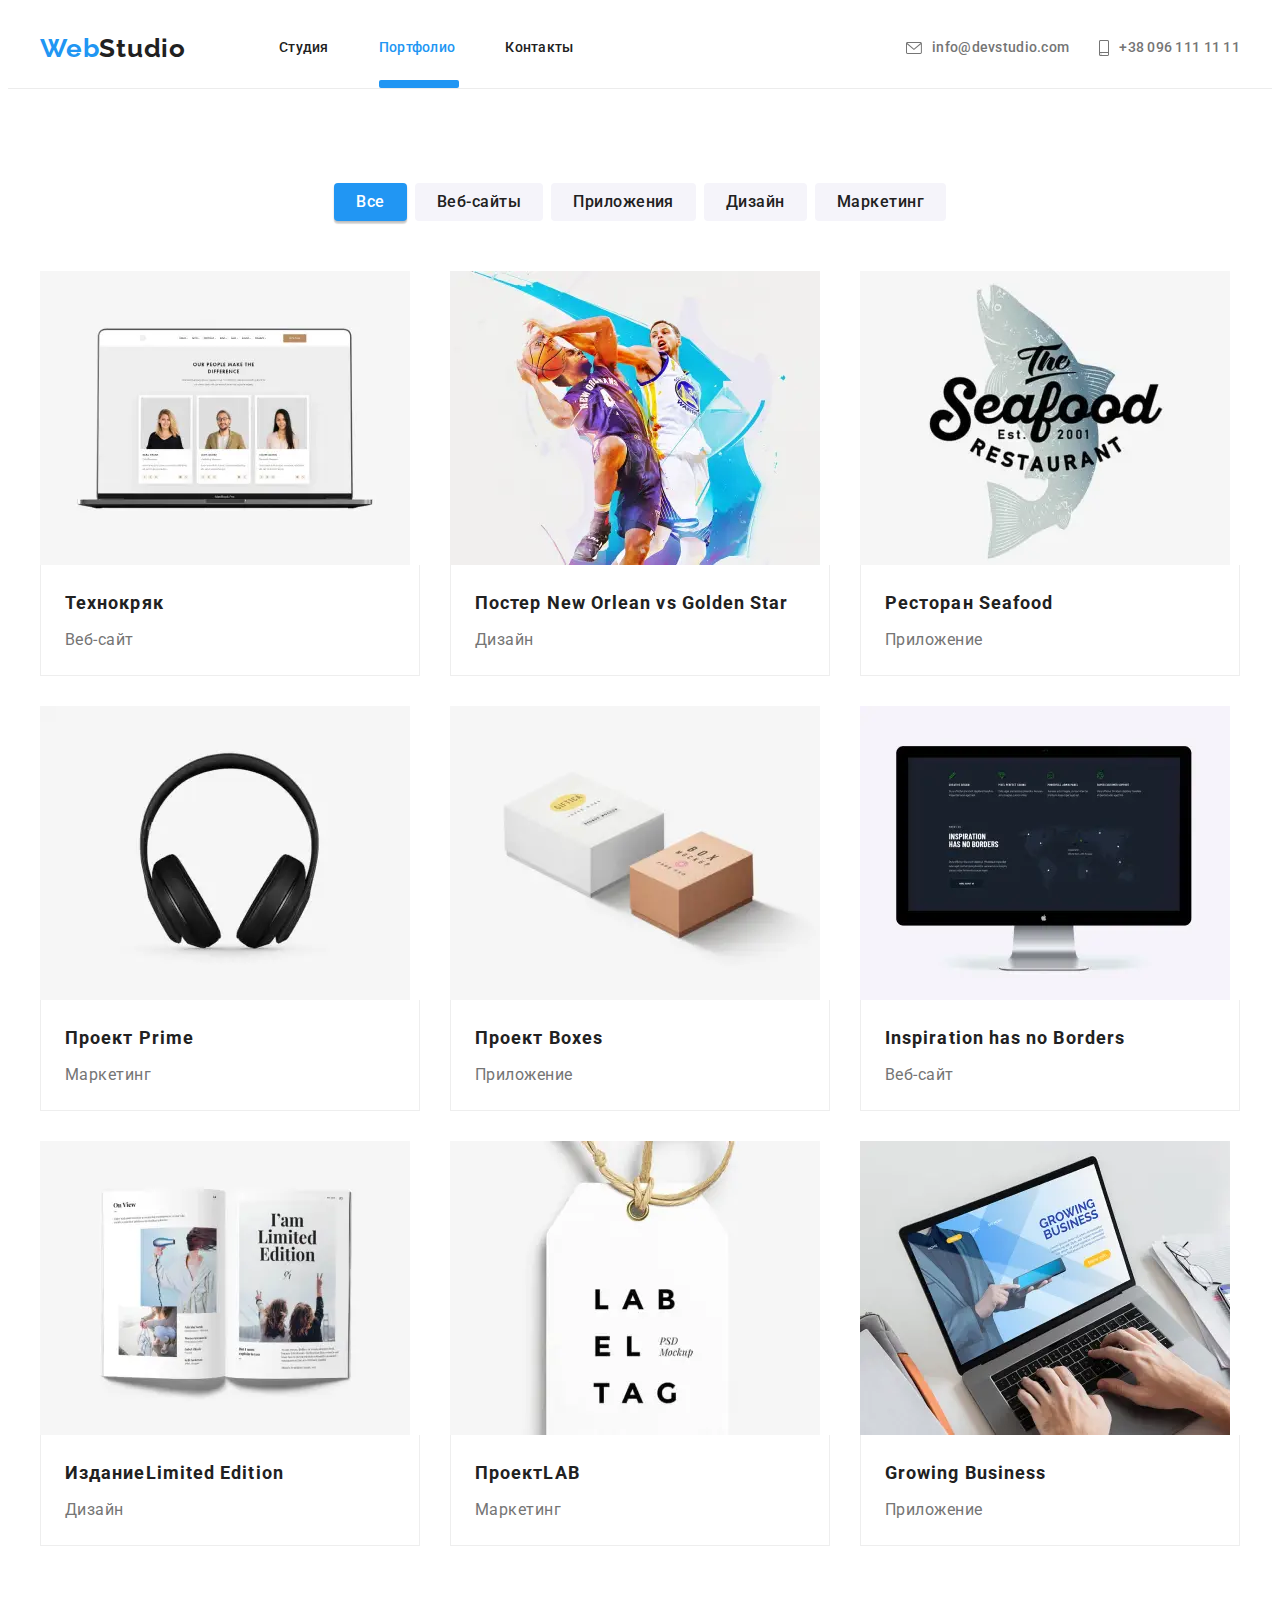
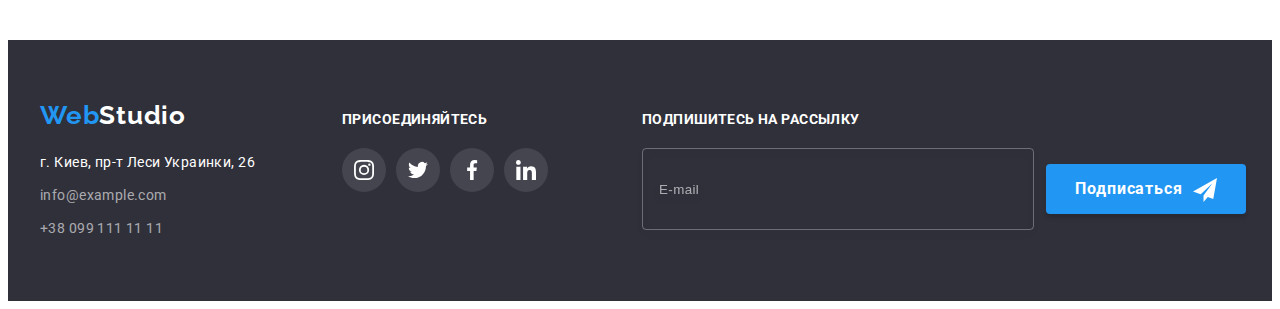
==== commit 37c46df7: "after homework chek" ====
--- a/portfolio.html
+++ b/portfolio.html
@@ -45,7 +45,7 @@
 
         <ul class="contacts page-header__contacts list">
           <li class="contacts__item">
-            <a href="mailto:info@devstudio.com" class="contacts__link link">
+            <a href="mailto:info@devstudio.com" class="contacts__link contacts__link--email link">
               <svg class="contacts__icon" width="16" height="12">
                 <use href="./images/icons.svg#icon-envelope"></use></svg
               >info@devstudio.com</a
@@ -53,7 +53,7 @@
           </li>
 
           <li class="contacts__item">
-            <a href="tel:+380991111111" class="contacts__link link">
+            <a href="tel:+380991111111" class="contacts__link contacts__link--tel link">
               <svg class="contacts__icon" width="10" height="16">
                 <use href="./images/icons.svg#icon-smartphone"></use></svg
               >+38 096 111 11 11</a
@@ -71,7 +71,7 @@
           </svg>
         </button>
 
-        <div class="mobile-menu__container js-menu-container">
+        <div class="mobile-menu__container js-menu-container" id="mobile-menu">
           <button type="button" class="mobile-menu__close-btn js-close-menu">
             <svg class="mobile-menu__icon" width="40" height="40">
               <use href="./images/icons.svg#icon-menu-close"></use>
@@ -81,12 +81,12 @@
           <div class="mobile-menu">
             <ul class="mobile-menu__list list">
               <li class="mobile-menu__item">
-                <a href="./index.html" class="mobile-menu__link link">Студия</a>
+                <a href="./index.html" class="mobile-menu__link mobile-menu__link--current link"
+                  >Студия</a
+                >
               </li>
               <li class="mobile-menu__item">
-                <a href="./portfolio.html" class="mobile-menu__link mobile-menu__link--current link"
-                  >Портфолио</a
-                >
+                <a href="./portfolio.html" class="mobile-menu__link link">Портфолио</a>
               </li>
               <li class="mobile-menu__item">
                 <a href="" class="mobile-menu__link link">Контакты</a>
@@ -230,7 +230,6 @@
                       "
                       src="./images/portfolio/technocrack-450.jpg"
                       alt="Ноутбук"
-                      --
                     />
                   </picture>
 
@@ -1002,7 +1001,7 @@
             <label>
               <input type="email" name="user-mail" class="sign-form__email" placeholder="E-mail"
             /></label>
-            <button type="submit " class="button button--primary footer__button">
+            <button type="submit" class="button button--primary footer__button">
               Подписаться<svg class="button-icon button-icon--append" width="24" height="24">
                 <use href="./images/icons.svg#icon-send"></use>
               </svg>
--- a/css/main.min.css
+++ b/css/main.min.css
@@ -1 +1 @@
-.visually-hidden{position:absolute;white-space:nowrap;width:1px;height:1px;overflow:hidden;border:0;padding:0;clip:rect(0 0 0 0);-webkit-clip-path:inset(50%);clip-path:inset(50%);margin:-1px}h1,h2,h3,h4,h5,h6,p,ul{margin-top:0;margin-bottom:0}body{color:#757575;background-color:#fff;font-family:"Roboto",sans-serif}img{display:block;max-width:100%;height:auto}.list{padding-left:0;padding-right:0;list-style:none}.link{text-decoration:none}.no-scroll{overflow:hidden}.logo{display:block;padding-top:16px;padding-bottom:16px;font-family:"Raleway",sans-serif;font-weight:700;font-size:26px;letter-spacing:.03em;line-height:1.19;color:#212121}.logo__text--accent{color:#2196f3}@media screen and (min-width: 1200px){.logo{padding-top:24px;padding-bottom:24px}}.page-nav{display:none}@media screen and (min-width: 768px){.page-nav{display:-webkit-box;display:-ms-flexbox;display:flex;font-weight:500;font-size:14px;letter-spacing:.02em;line-height:1.14}}.page-nav__list{display:-webkit-box;display:-ms-flexbox;display:flex;color:#212121}.page-nav__item{position:relative}.page-nav__item:not(:last-child){margin-right:50px}.page-nav__link{display:block;padding-top:32px;padding-bottom:32px;color:inherit;-webkit-transition:color 250ms cubic-bezier(0.4, 0, 0.2, 1);transition:color 250ms cubic-bezier(0.4, 0, 0.2, 1)}.page-nav__link::after{content:"";position:absolute;bottom:0;left:0;width:100%;height:4px;display:block;border:2px solid #2196f3;border-radius:2px;background-color:#2196f3;-webkit-transform:scaleX(0);transform:scaleX(0);-webkit-transition:-webkit-transform 250ms cubic-bezier(0.4, 0, 0.2, 1);transition:-webkit-transform 250ms cubic-bezier(0.4, 0, 0.2, 1);transition:transform 250ms cubic-bezier(0.4, 0, 0.2, 1);transition:transform 250ms cubic-bezier(0.4, 0, 0.2, 1), -webkit-transform 250ms cubic-bezier(0.4, 0, 0.2, 1)}.page-nav__link:hover::after,.page-nav__link:focus::after{-webkit-transform:scaleX(1);transform:scaleX(1)}.page-nav__link:hover,.page-nav__link:focus{color:#2196f3}.page-nav__link--current{color:#2196f3}.page-nav__link--current::after{-webkit-transform:none;transform:none}.contacts{font-weight:500;font-size:12px;letter-spacing:.02em;line-height:1.17}@media screen and (min-width: 1200px){.contacts{font-size:14px;line-height:1.14}}@media screen and (min-width: 1200px){.contacts__item{padding:32px 0}}@media screen and (min-width: 768px){.contacts__item:not(:last-child){margin:0 0 10px 0}}@media screen and (min-width: 1200px){.contacts__item:not(:last-child){margin:0 30px 0 0;padding:32px 0}}.contacts__link{padding-top:0px;padding-bottom:0px;color:inherit;-webkit-transition:color 250ms cubic-bezier(0.4, 0, 0.2, 1);transition:color 250ms cubic-bezier(0.4, 0, 0.2, 1)}.contacts__link:hover,.contacts__link:focus{color:#2196f3}.contacts__icon{vertical-align:middle;fill:currentColor;margin-right:10px}.button{padding:10px 32px;min-width:200px;height:50px;margin:0;font-weight:700;font-size:16px;letter-spacing:.06em;line-height:1.88;font-family:inherit;text-align:center;cursor:pointer;color:#212121;background-color:#f5f4fa;border-radius:4px;border:rgba(0,0,0,0);-webkit-transition:background-color 250ms cubic-bezier(0.4, 0, 0.2, 1),color 250ms cubic-bezier(0.4, 0, 0.2, 1),-webkit-box-shadow 250ms cubic-bezier(0.4, 0, 0.2, 1);transition:background-color 250ms cubic-bezier(0.4, 0, 0.2, 1),color 250ms cubic-bezier(0.4, 0, 0.2, 1),-webkit-box-shadow 250ms cubic-bezier(0.4, 0, 0.2, 1);transition:background-color 250ms cubic-bezier(0.4, 0, 0.2, 1),color 250ms cubic-bezier(0.4, 0, 0.2, 1),box-shadow 250ms cubic-bezier(0.4, 0, 0.2, 1);transition:background-color 250ms cubic-bezier(0.4, 0, 0.2, 1),color 250ms cubic-bezier(0.4, 0, 0.2, 1),box-shadow 250ms cubic-bezier(0.4, 0, 0.2, 1),-webkit-box-shadow 250ms cubic-bezier(0.4, 0, 0.2, 1)}.button:hover,.button:focus{background-color:#188ce8}.button--append{margin-left:10px}.button--primary{-webkit-box-shadow:0px 4px 4px rgba(0,0,0,.15);box-shadow:0px 4px 4px rgba(0,0,0,.15);color:#fff;background-color:#2196f3}.button-icon{vertical-align:middle;fill:currentColor}.title{font-weight:700;font-size:28px;letter-spacing:.03em;line-height:1.18;text-align:center;color:#212121}@media screen and (min-width: 1200px){.title{font-size:36px;line-height:1.17}}.advantage-card{width:100%}.advantage-card__thumb{display:-webkit-box;display:-ms-flexbox;display:flex;-webkit-box-pack:center;-ms-flex-pack:center;justify-content:center;-webkit-box-align:center;-ms-flex-align:center;align-items:center;margin-bottom:30px;height:120px;background-color:#f5f4fa}.advantage-card__icon{width:70px;height:70px}.advantage-card__name{margin-bottom:10px;font-weight:700;font-size:14px;letter-spacing:.03em;line-height:1.14;text-align:center;text-transform:uppercase;color:#212121}@media screen and (min-width: 768px){.advantage-card__name{text-align:left}}.advantage-card__text{font-size:14px;letter-spacing:.03em;line-height:1.71}.member-card{width:100%;text-align:center}.member-card__meta{padding-top:30px;padding-bottom:24px;background-color:#fff;border-radius:0px 0px 4px 4px}@media screen and (min-width: 1200px){.member-card__meta{padding-bottom:30px}}.member-card__name{margin-bottom:10px;font-weight:500;font-size:16px;letter-spacing:.03em;line-height:1.19;color:#212121}.member-card__text{margin-bottom:16px;line-height:1.19}.socials{display:-webkit-box;display:-ms-flexbox;display:flex;-webkit-box-pack:center;-ms-flex-pack:center;justify-content:center}.socials__item{height:44px;width:44px}.socials__item:not(:last-child){margin-right:10px}.socials__link{width:100%;height:100%;display:-webkit-box;display:-ms-flexbox;display:flex;-webkit-box-pack:center;-ms-flex-pack:center;justify-content:center;-webkit-box-align:center;-ms-flex-align:center;align-items:center;color:#afb1b8;background-color:rgba(0,0,0,0);border-radius:50%;-webkit-transition:color 250ms cubic-bezier(0.4, 0, 0.2, 1),background-color 250ms cubic-bezier(0.4, 0, 0.2, 1);transition:color 250ms cubic-bezier(0.4, 0, 0.2, 1),background-color 250ms cubic-bezier(0.4, 0, 0.2, 1)}.socials__link:hover,.socials__link:focus{color:#fff;background-color:#2196f3}.socials__link--dark{background-color:rgba(255,255,255,.1);color:#fff}.socials__icon{fill:currentColor}.adress__item{font-size:14px;letter-spacing:.03em;line-height:1.71;color:#fff}.adress__item:not(:last-child){margin-bottom:8px}@media screen and (min-width: 1200px){.adress__item:not(:last-child){margin-bottom:9px}}.adress__link{color:inherit;font-style:normal;-webkit-transition:color 250ms cubic-bezier(0.4, 0, 0.2, 1);transition:color 250ms cubic-bezier(0.4, 0, 0.2, 1)}.adress__link:hover,.adress__link:focus{color:#2196f3}.adress__link--colored{color:rgba(255,255,255,.6)}@media screen and (min-width: 1200px){.sign-form{display:-webkit-box;display:-ms-flexbox;display:flex;-webkit-box-align:center;-ms-flex-align:center;align-items:center}}.sign-form__email{display:block;width:100%;height:50px;padding:15px 16px;margin:0 0 20px;background:rgba(0,0,0,0);border:1px solid rgba(255,255,255,.3);-webkit-filter:drop-shadow(0px 4px 4px rgba(0, 0, 0, 0.15));filter:drop-shadow(0px 4px 4px rgba(0, 0, 0, 0.15));border-radius:4px;color:rgba(255,255,255,.6);-webkit-transition:-webkit-transition 250ms cubic-bezier(0.4, 0, 0.2, 1);transition:-webkit-transition 250ms cubic-bezier(0.4, 0, 0.2, 1);transition:transition 250ms cubic-bezier(0.4, 0, 0.2, 1);transition:transition 250ms cubic-bezier(0.4, 0, 0.2, 1), -webkit-transition 250ms cubic-bezier(0.4, 0, 0.2, 1)}.sign-form__email::-webkit-input-placeholder{letter-spacing:.03em;line-height:1.25;color:rgba(255,255,255,.6)}.sign-form__email::-moz-placeholder{letter-spacing:.03em;line-height:1.25;color:rgba(255,255,255,.6)}.sign-form__email:-ms-input-placeholder{letter-spacing:.03em;line-height:1.25;color:rgba(255,255,255,.6)}.sign-form__email::-ms-input-placeholder{letter-spacing:.03em;line-height:1.25;color:rgba(255,255,255,.6)}.sign-form__email::placeholder{letter-spacing:.03em;line-height:1.25;color:rgba(255,255,255,.6)}.sign-form__email:focus,.sign-form__email:hover{outline:rgba(0,0,0,0);border-color:#2196f3}@media screen and (min-width: 768px){.sign-form__email{width:450px;margin-left:auto;margin-right:auto}}@media screen and (min-width: 1200px){.sign-form__email{width:358px;margin:0 12px 0 0}}.backdrop{position:fixed;top:0;left:0;width:100vw;height:100vh;background-color:rgba(0,0,0,.2);opacity:1;visibility:visible;-webkit-transition:opacity 250ms cubic-bezier(0.4, 0, 0.2, 1),visibility 250ms cubic-bezier(0.4, 0, 0.2, 1);transition:opacity 250ms cubic-bezier(0.4, 0, 0.2, 1),visibility 250ms cubic-bezier(0.4, 0, 0.2, 1)}.backdrop.is-hidden{opacity:0;pointer-events:none;visibility:hidden}.backdrop__modal-window{position:absolute;top:50%;left:50%;-webkit-transform:translate(-50%, -50%) scale(1);transform:translate(-50%, -50%) scale(1)}.modal-window{padding:40px;width:100%;min-height:609px;max-width:450px;background-color:#fff;-webkit-box-shadow:0px 1px 3px rgba(0,0,0,.12),0px 1px 1px rgba(0,0,0,.14),0px 2px 1px rgba(0,0,0,.2);box-shadow:0px 1px 3px rgba(0,0,0,.12),0px 1px 1px rgba(0,0,0,.14),0px 2px 1px rgba(0,0,0,.2);border-radius:4px;opacity:1;-webkit-transition:opacity 250ms cubic-bezier(0.4, 0, 0.2, 1),-webkit-transform 250ms cubic-bezier(0.4, 0, 0.2, 1);transition:opacity 250ms cubic-bezier(0.4, 0, 0.2, 1),-webkit-transform 250ms cubic-bezier(0.4, 0, 0.2, 1);transition:transform 250ms cubic-bezier(0.4, 0, 0.2, 1),opacity 250ms cubic-bezier(0.4, 0, 0.2, 1);transition:transform 250ms cubic-bezier(0.4, 0, 0.2, 1),opacity 250ms cubic-bezier(0.4, 0, 0.2, 1),-webkit-transform 250ms cubic-bezier(0.4, 0, 0.2, 1)}.backdrop.is-hidden .modal-window{opacity:0;-webkit-transform:translate(-50%, -50%) scale(1.1);transform:translate(-50%, -50%) scale(1.1)}@media screen and (min-width: 1200px){.modal-window{min-height:581px;min-width:528px}}.modal-window__title{margin-bottom:12px;font-weight:700;font-size:20px;letter-spacing:.03em;line-height:1.5;text-align:center;color:#212121}@media screen and (min-width: 1200px){.modal-window__title{line-height:1.15}}.modal-window__close-button{position:absolute;right:8px;top:8px}.modal-window__button{text-align:center}.close-button{display:-webkit-box;display:-ms-flexbox;display:flex;-webkit-box-pack:center;-ms-flex-pack:center;justify-content:center;-webkit-box-align:center;-ms-flex-align:center;align-items:center;width:30px;height:30px;background:#fff;border:1px solid rgba(0,0,0,.1);border-radius:50%;fill:#757575;-webkit-transition:color 250ms cubic-bezier(0.4, 0, 0.2, 1);transition:color 250ms cubic-bezier(0.4, 0, 0.2, 1)}.close-button:hover{color:#2196f3}.close-button__icon{fill:currentColor}.registration-form__element{color:#212121;margin-bottom:10px}.registration-form__element:last-child{margin-bottom:20px}.registration-form__wrap{position:relative}.registration-form__label{margin-bottom:4px;font-size:12px;letter-spacing:.01em;line-height:1.17;color:#757575}.registration-form__input{display:block;width:100%;height:40px;padding:10px 12px 10px 42px;font:inherit;border:1px solid rgba(33,33,33,.2);border-radius:4px;font-size:14px;color:inherit;-webkit-transition:border 250ms cubic-bezier(0.4, 0, 0.2, 1);transition:border 250ms cubic-bezier(0.4, 0, 0.2, 1)}.registration-form__input:focus,.registration-form__input:hover{outline:rgba(0,0,0,0);border:1px solid #2196f3}.registration-form__icon{position:absolute;top:50%;left:12px;-webkit-transform:translateY(-50%);transform:translateY(-50%);fill:currentColor;-webkit-transition:color 250ms cubic-bezier(0.4, 0, 0.2, 1);transition:color 250ms cubic-bezier(0.4, 0, 0.2, 1)}.registration-form__input:focus~.registration-form__icon,.registration-form__input:hover~.registration-form__icon{color:#2196f3}.registration-form__comment{padding:12px 16px;width:100%;height:120px;resize:none;border:1px solid rgba(33,33,33,.2);border-radius:4px;font:inherit;font-size:14px;-webkit-transition:border-color 250ms cubic-bezier(0.4, 0, 0.2, 1),-webkit-transition 250ms cubic-bezier(0.4, 0, 0.2, 1);transition:border-color 250ms cubic-bezier(0.4, 0, 0.2, 1),-webkit-transition 250ms cubic-bezier(0.4, 0, 0.2, 1);transition:transition 250ms cubic-bezier(0.4, 0, 0.2, 1),border-color 250ms cubic-bezier(0.4, 0, 0.2, 1);transition:transition 250ms cubic-bezier(0.4, 0, 0.2, 1),border-color 250ms cubic-bezier(0.4, 0, 0.2, 1),-webkit-transition 250ms cubic-bezier(0.4, 0, 0.2, 1)}.registration-form__comment::-webkit-input-placeholder{font-size:14px;letter-spacing:.01em;line-height:1.14;color:rgba(117,117,117,.5)}.registration-form__comment::-moz-placeholder{font-size:14px;letter-spacing:.01em;line-height:1.14;color:rgba(117,117,117,.5)}.registration-form__comment:-ms-input-placeholder{font-size:14px;letter-spacing:.01em;line-height:1.14;color:rgba(117,117,117,.5)}.registration-form__comment::-ms-input-placeholder{font-size:14px;letter-spacing:.01em;line-height:1.14;color:rgba(117,117,117,.5)}.registration-form__comment::placeholder{font-size:14px;letter-spacing:.01em;line-height:1.14;color:rgba(117,117,117,.5)}@media screen and (min-width: 1200px){.registration-form__comment::-webkit-input-placeholder{font-size:12px;line-height:1.17}.registration-form__comment::-moz-placeholder{font-size:12px;line-height:1.17}.registration-form__comment:-ms-input-placeholder{font-size:12px;line-height:1.17}.registration-form__comment::-ms-input-placeholder{font-size:12px;line-height:1.17}.registration-form__comment::placeholder{font-size:12px;line-height:1.17}}.registration-form__comment:focus,.registration-form__comment:hover{outline:rgba(0,0,0,0);border-color:#2196f3}.registration-form__license-form{margin-bottom:30px}.license-form{width:100%}@media screen and (min-width: 1200px){.license-form{padding-left:12px}}.license-form__label{display:-webkit-box;display:-ms-flexbox;display:flex;-webkit-box-align:start;-ms-flex-align:start;align-items:flex-start;font-size:14px;letter-spacing:.03em;line-height:1.7;cursor:pointer}@media screen and (min-width: 768px){.license-form__label{-webkit-box-align:center;-ms-flex-align:center;align-items:center}}.license-form__checkbox{display:-webkit-box;display:-ms-flexbox;display:flex;-webkit-box-align:center;-ms-flex-align:center;align-items:center;-webkit-box-pack:center;-ms-flex-pack:center;justify-content:center;margin-right:7px;width:16px;height:15px;border:2px solid #212121;border-radius:2px;background-color:#fff;-webkit-transition:border-color 250ms cubic-bezier(0.4, 0, 0.2, 1),-webkit-transition 250ms cubic-bezier(0.4, 0, 0.2, 1);transition:border-color 250ms cubic-bezier(0.4, 0, 0.2, 1),-webkit-transition 250ms cubic-bezier(0.4, 0, 0.2, 1);transition:transition 250ms cubic-bezier(0.4, 0, 0.2, 1),border-color 250ms cubic-bezier(0.4, 0, 0.2, 1);transition:transition 250ms cubic-bezier(0.4, 0, 0.2, 1),border-color 250ms cubic-bezier(0.4, 0, 0.2, 1),-webkit-transition 250ms cubic-bezier(0.4, 0, 0.2, 1)}.license-form__icon{visibility:hidden;fill:#fff;opacity:0;-webkit-transition:visibility 250ms cubic-bezier(0.4, 0, 0.2, 1),opacity 250ms cubic-bezier(0.4, 0, 0.2, 1);transition:visibility 250ms cubic-bezier(0.4, 0, 0.2, 1),opacity 250ms cubic-bezier(0.4, 0, 0.2, 1)}.license-form__input:checked+.license-form__label>.license-form__checkbox{border-color:rgba(0,0,0,0);background-color:#2196f3}.license-form__input:checked+.license-form__label>.license-form__checkbox .license-form__icon{visibility:visible;opacity:1}.license-form__input:focus+.license-form__label>.license-form__checkbox{border-color:#2196f3}.license-form__text{font-weight:nill;font-size:12px;letter-spacing:.03em;line-height:1.17}.license-form__text--agreement{color:#2196f3}@media screen and (min-width: 1200px){.license-form__text{font-weight:nill;font-size:14px;line-height:1.7}}.buttons-row{display:-webkit-box;display:-ms-flexbox;display:flex;-ms-flex-wrap:wrap;flex-wrap:wrap;gap:16px 8px}@media screen and (min-width: 768px){.buttons-row{-ms-flex-wrap:no-wrap;flex-wrap:no-wrap;-webkit-box-pack:center;-ms-flex-pack:center;justify-content:center}}.buttons-row__button{padding:6px 22px;min-width:73px;height:38px;color:#212121;background-color:#f5f4fa;font-weight:500;font-size:16px;letter-spacing:.03em;line-height:1.62;font-family:inherit;text-align:center}.buttons-row__button--active{color:#fff;background-color:#2196f3;-webkit-box-shadow:0px 3px 1px rgba(0,0,0,.1),0px 1px 2px rgba(0,0,0,.08),0px 2px 2px rgba(0,0,0,.12);box-shadow:0px 3px 1px rgba(0,0,0,.1),0px 1px 2px rgba(0,0,0,.08),0px 2px 2px rgba(0,0,0,.12)}.buttons-row__button:hover,.buttons-row__button:focus{outline:rgba(0,0,0,0);color:#fff;background-color:#2196f3;-webkit-box-shadow:0px 3px 1px rgba(0,0,0,.1),0px 1px 2px rgba(0,0,0,.08),0px 2px 2px rgba(0,0,0,.12);box-shadow:0px 3px 1px rgba(0,0,0,.1),0px 1px 2px rgba(0,0,0,.08),0px 2px 2px rgba(0,0,0,.12)}.product-card{display:-webkit-box;display:-ms-flexbox;display:flex;-webkit-box-orient:vertical;-webkit-box-direction:normal;-ms-flex-direction:column;flex-direction:column;text-decoration:none;-ms-flex-preferred-size:100%;flex-basis:100%;height:100%;-webkit-transition:-webkit-box-shadow 250ms cubic-bezier(0.4, 0, 0.2, 1);transition:-webkit-box-shadow 250ms cubic-bezier(0.4, 0, 0.2, 1);transition:box-shadow 250ms cubic-bezier(0.4, 0, 0.2, 1);transition:box-shadow 250ms cubic-bezier(0.4, 0, 0.2, 1), -webkit-box-shadow 250ms cubic-bezier(0.4, 0, 0.2, 1)}.product-card:hover,.product-card:focus{outline:rgba(0,0,0,0);-webkit-box-shadow:0px 1px 1px rgba(0,0,0,.12),0px 4px 4px rgba(0,0,0,.06),1px 4px 6px rgba(0,0,0,.16);box-shadow:0px 1px 1px rgba(0,0,0,.12),0px 4px 4px rgba(0,0,0,.06),1px 4px 6px rgba(0,0,0,.16)}.product-card__tumb{position:relative;overflow:hidden}.product-card__description{padding:77px 24px;overflow-y:auto;width:100%;height:100%;font-size:18px;letter-spacing:.03em;line-height:1.56;color:#fff}@media screen and (min-width: 768px){.product-card__description{padding:49px 24px 77px}}@media screen and (min-width: 1200px){.product-card__description{padding:63px 24px}}.product-card__meta{-webkit-box-flex:1;-ms-flex-positive:1;flex-grow:1;padding:20px 24px;border-bottom:1px solid #eee;border-left:1px solid #eee;border-right:1px solid #eee}.product-card__title{margin-bottom:4px;font-weight:700;font-size:18px;letter-spacing:.06em;line-height:2;color:#212121}.product-card__text{font-size:16px;letter-spacing:.03em;line-height:1.88;color:#757575}.product-card__overlay{position:absolute;top:100%;left:0;width:100%;height:100%;background-color:rgba(33,150,243,.9);-webkit-transition:-webkit-transform 250ms cubic-bezier(0.4, 0, 0.2, 1);transition:-webkit-transform 250ms cubic-bezier(0.4, 0, 0.2, 1);transition:transform 250ms cubic-bezier(0.4, 0, 0.2, 1);transition:transform 250ms cubic-bezier(0.4, 0, 0.2, 1), -webkit-transform 250ms cubic-bezier(0.4, 0, 0.2, 1)}.product-card:hover .product-card__overlay,.product-card:focus .product-card__overlay{-webkit-transform:translateY(-100%);transform:translateY(-100%)}.mobile-menu__container{position:fixed;top:0;left:0;width:100vw;height:100vh;padding:48px 40px;z-index:5;-webkit-transform:translateX(100%);transform:translateX(100%);background-color:#fff;overflow-y:auto;-webkit-transition:-webkit-transform 250ms cubic-bezier(0.4, 0, 0.2, 1);transition:-webkit-transform 250ms cubic-bezier(0.4, 0, 0.2, 1);transition:transform 250ms cubic-bezier(0.4, 0, 0.2, 1);transition:transform 250ms cubic-bezier(0.4, 0, 0.2, 1), -webkit-transform 250ms cubic-bezier(0.4, 0, 0.2, 1)}.mobile-menu__container.is-open{-webkit-transform:translateX(0);transform:translateX(0)}@media screen and (min-width: 768px){.mobile-menu__container{display:none}}.mobile-menu{display:-webkit-box;display:-ms-flexbox;display:flex;-webkit-box-orient:vertical;-webkit-box-direction:normal;-ms-flex-direction:column;flex-direction:column;-webkit-box-pack:justify;-ms-flex-pack:justify;justify-content:space-between;height:100%}.mobile-menu__item{font-weight:500;font-size:40px;letter-spacing:.02em;line-height:1.13}.mobile-menu__item:not(:last-child){margin-bottom:32px}.mobile-menu__link{color:#212121;-webkit-transition:color 250ms cubic-bezier(0.4, 0, 0.2, 1);transition:color 250ms cubic-bezier(0.4, 0, 0.2, 1)}.mobile-menu__link:hover,.mobile-menu__link:focus{color:#2196f3}.mobile-menu__link--current{color:#2196f3}.mobile-menu__close-btn{position:absolute;top:10px;right:15px;margin:0;padding:0;background-color:rgba(0,0,0,0);border:none;cursor:pointer}.mobile-menu__icon{display:block;fill:currentColor;-webkit-transition:color 250ms cubic-bezier(0.4, 0, 0.2, 1);transition:color 250ms cubic-bezier(0.4, 0, 0.2, 1)}.mobile-menu__close-btn:hover .mobile-menu__icon,.mobile-menu__close-btn:focus .mobile-menu__icon{color:#2196f3}.mobile-contacts__item{margin-bottom:64px}.mobile-contacts__item:not(:last-child){margin-bottom:32px}.mobile-contacts__link{font-size:24px;line-height:1.18;color:inherit;-webkit-transition:color 250ms cubic-bezier(0.4, 0, 0.2, 1);transition:color 250ms cubic-bezier(0.4, 0, 0.2, 1)}.mobile-contacts__link--tel{font-size:calc(16px + 4vw);color:#2196f3}@media screen and (min-width: 480px){.mobile-contacts__link--tel{font-size:34px}}.mobile-contacts__link:hover,.mobile-contacts__link:focus{color:#2196f3}.mobile-socials__list{display:-webkit-box;display:-ms-flexbox;display:flex;-webkit-box-pack:start;-ms-flex-pack:start;justify-content:flex-start;-ms-flex-wrap:wrap;flex-wrap:wrap;gap:10px 0;margin:0 -10px}.mobile-socials__item:not(:last-child){border-right:1px solid rgba(33,33,33,.2)}.mobile-socials__link{font-weight:500;font-size:18px;letter-spacing:.02em;line-height:1.22;color:#2196f3;-webkit-transition:color 250ms cubic-bezier(0.4, 0, 0.2, 1);transition:color 250ms cubic-bezier(0.4, 0, 0.2, 1);padding-right:10px;padding-left:10px}.mobile-socials__link:hover,.mobile-socials__link:focus{color:#188ce8}.container{margin-left:auto;margin-right:auto;padding-left:15px;padding-right:15px}@media screen and (min-width: 480px){.container{width:480px}}@media screen and (min-width: 768px){.container{width:768px}}@media screen and (min-width: 1200px){.container{width:1200px}}.section{padding-top:60px;padding-bottom:60px}@media screen and (min-width: 1200px){.section{padding-top:94px;padding-bottom:94px}}.page-header{height:60px;border-bottom:1px solid #ececec}@media screen and (min-width: 768px){.page-header{height:80px}}.page-header__container{display:-webkit-box;display:-ms-flexbox;display:flex;-webkit-box-align:center;-ms-flex-align:center;align-items:center;-webkit-box-pack:justify;-ms-flex-pack:justify;justify-content:space-between}@media screen and (min-width: 768px){.page-header__logo{margin-right:88px}}@media screen and (min-width: 1200px){.page-header__logo{margin-right:93px}}.page-header__contacts{display:none}@media screen and (min-width: 768px){.page-header__contacts{display:block;margin-left:auto}}@media screen and (min-width: 1200px){.page-header__contacts{display:-webkit-box;display:-ms-flexbox;display:flex}}.page-header__menu-btn{margin:0;padding:0;background-color:rgba(0,0,0,0);border:none;cursor:pointer}@media screen and (min-width: 768px){.page-header__menu-btn{display:none}}.page-header__icon{display:block;fill:currentColor;-webkit-transition:color 250ms cubic-bezier(0.4, 0, 0.2, 1);transition:color 250ms cubic-bezier(0.4, 0, 0.2, 1)}.page-header__menu-btn:hover .page-header__icon,.page-header__menu-btn:focus .page-header__icon{color:#2196f3}.hero{text-align:center}.hero__image{margin-right:auto;margin-left:auto;padding-top:118px;padding-bottom:118px;height:400px;max-width:480px;background-color:#c4c4c4;background-image:-webkit-gradient(linear, left top, left bottom, from(rgba(47, 48, 58, 0.4)), to(rgba(47, 48, 58, 0.4))),url(../images/hero-img-480.jpg);background-image:linear-gradient(rgba(47, 48, 58, 0.4), rgba(47, 48, 58, 0.4)),url(../images/hero-img-480.jpg);background-size:cover;background-position:center}@media(min-device-pixel-ratio: 2),(-webkit-min-device-pixel-ratio: 2),(min-resolution: 192dpi),(min-resolution: 2dppx){.hero__image{background-image:-webkit-gradient(linear, left top, left bottom, from(rgba(47, 48, 58, 0.4)), to(rgba(47, 48, 58, 0.4))),url(../images/hero-img-960.jpg);background-image:linear-gradient(rgba(47, 48, 58, 0.4), rgba(47, 48, 58, 0.4)),url(../images/hero-img-960.jpg)}}@media(min-device-pixel-ratio: 3),(-webkit-min-device-pixel-ratio: 3),(min-resolution: 288dpi),(min-resolution: 3dppx){.hero__image{background-image:-webkit-gradient(linear, left top, left bottom, from(rgba(47, 48, 58, 0.4)), to(rgba(47, 48, 58, 0.4))),url(../images/hero-img-1440.jpg);background-image:linear-gradient(rgba(47, 48, 58, 0.4), rgba(47, 48, 58, 0.4)),url(../images/hero-img-1440.jpg)}}@media screen and (min-width: 768px){.hero__image{max-width:768px;background-image:-webkit-gradient(linear, left top, left bottom, from(rgba(47, 48, 58, 0.4)), to(rgba(47, 48, 58, 0.4))),url(../images/hero-img-768.jpg);background-image:linear-gradient(rgba(47, 48, 58, 0.4), rgba(47, 48, 58, 0.4)),url(../images/hero-img-768.jpg);background-size:cover;background-position:center}}@media screen and (min-width: 768px)and (min-device-pixel-ratio: 2),screen and (min-width: 768px)and (-webkit-min-device-pixel-ratio: 2),screen and (min-width: 768px)and (min-resolution: 192dpi),screen and (min-width: 768px)and (min-resolution: 2dppx){.hero__image{background-image:-webkit-gradient(linear, left top, left bottom, from(rgba(47, 48, 58, 0.4)), to(rgba(47, 48, 58, 0.4))),url(../images/hero-img-1536.jpg);background-image:linear-gradient(rgba(47, 48, 58, 0.4), rgba(47, 48, 58, 0.4)),url(../images/hero-img-1536.jpg)}}@media screen and (min-width: 768px)and (min-device-pixel-ratio: 3),screen and (min-width: 768px)and (-webkit-min-device-pixel-ratio: 3),screen and (min-width: 768px)and (min-resolution: 288dpi),screen and (min-width: 768px)and (min-resolution: 3dppx){.hero__image{background-image:-webkit-gradient(linear, left top, left bottom, from(rgba(47, 48, 58, 0.4)), to(rgba(47, 48, 58, 0.4))),url(../images/hero-img-2304.jpg);background-image:linear-gradient(rgba(47, 48, 58, 0.4), rgba(47, 48, 58, 0.4)),url(../images/hero-img-2304.jpg)}}@media screen and (min-width: 1200px){.hero__image{padding-top:200px;padding-bottom:200px;height:600px;max-width:1600px;background-image:-webkit-gradient(linear, left top, left bottom, from(rgba(47, 48, 58, 0.4)), to(rgba(47, 48, 58, 0.4))),url(../images/hero-img-1600.jpg);background-image:linear-gradient(rgba(47, 48, 58, 0.4), rgba(47, 48, 58, 0.4)),url(../images/hero-img-1600.jpg);background-size:cover;background-position:center}}@media screen and (min-width: 1200px)and (min-device-pixel-ratio: 2),screen and (min-width: 1200px)and (-webkit-min-device-pixel-ratio: 2),screen and (min-width: 1200px)and (min-resolution: 192dpi),screen and (min-width: 1200px)and (min-resolution: 2dppx){.hero__image{background-image:-webkit-gradient(linear, left top, left bottom, from(rgba(47, 48, 58, 0.4)), to(rgba(47, 48, 58, 0.4))),url(../images/hero-img-3200.jpg);background-image:linear-gradient(rgba(47, 48, 58, 0.4), rgba(47, 48, 58, 0.4)),url(../images/hero-img-3200.jpg)}}@media screen and (min-width: 1200px)and (min-device-pixel-ratio: 3),screen and (min-width: 1200px)and (-webkit-min-device-pixel-ratio: 3),screen and (min-width: 1200px)and (min-resolution: 288dpi),screen and (min-width: 1200px)and (min-resolution: 3dppx){.hero__image{background-image:-webkit-gradient(linear, left top, left bottom, from(rgba(47, 48, 58, 0.4)), to(rgba(47, 48, 58, 0.4))),url(../images/hero-img-4800.jpg);background-image:linear-gradient(rgba(47, 48, 58, 0.4), rgba(47, 48, 58, 0.4)),url(../images/hero-img-4800.jpg)}}.hero__title{margin:0 auto 30px auto;max-width:360px;font-weight:900;font-size:26px;letter-spacing:.06em;line-height:1.62;text-transform:uppercase;color:#fff}@media screen and (min-width: 1200px){.hero__title{max-width:696px;font-size:44px;line-height:1.36}}.advantages__title{margin-bottom:50px}@media screen and (min-width: 768px){.advantages__list{display:-webkit-box;display:-ms-flexbox;display:flex;-ms-flex-wrap:wrap;flex-wrap:wrap;margin:calc(30px / -2)}}.advantages__item{margin-bottom:30px}@media screen and (min-width: 480px){.advantages__item{-ms-flex-preferred-size:100%;flex-basis:100%}}@media screen and (min-width: 768px){.advantages__item{-ms-flex-preferred-size:calc((100% - (2 * 30px))/2);flex-basis:calc((100% - (2 * 30px))/2);margin:calc(30px / 2)}}@media screen and (min-width: 1200px){.advantages__item{-ms-flex-preferred-size:calc((100% - (4 * 30px))/4);flex-basis:calc((100% - (4 * 30px))/4)}}.about{display:none}@media screen and (min-width: 1200px){.about{display:block;padding-bottom:94px}}.about__title{margin-bottom:50px}.about__list{display:-webkit-box;display:-ms-flexbox;display:flex}.about__item{position:relative;-ms-flex-preferred-size:calc((100% - 2 * 30px)/3);flex-basis:calc((100% - 2 * 30px)/3)}.about__item:not(:last-child){margin-right:30px}.about__text{position:absolute;left:0;bottom:0;display:-webkit-box;display:-ms-flexbox;display:flex;-webkit-box-pack:center;-ms-flex-pack:center;justify-content:center;-webkit-box-align:center;-ms-flex-align:center;align-items:center;width:370px;height:70px;font-weight:700;font-size:14px;letter-spacing:.03em;line-height:1.14;text-transform:uppercase;text-align:center;color:#fff;background-color:rgba(46,47,59,.8)}.team{background-color:#f5f4fa;text-align:center}.team__title{margin-bottom:30px}@media screen and (min-width: 1200px){.team__title{margin-bottom:50px}}.team__list{margin:calc(30px / -2);display:-webkit-box;display:-ms-flexbox;display:flex;-ms-flex-wrap:wrap;flex-wrap:wrap}.team__item{-ms-flex-preferred-size:100%;flex-basis:100%;margin:calc(30px / 2);-webkit-box-shadow:0px 1px 3px rgba(0,0,0,.12),0px 1px 1px rgba(0,0,0,.14);box-shadow:0px 1px 3px rgba(0,0,0,.12),0px 1px 1px rgba(0,0,0,.14);border-radius:0px 0px 4px 4px}@media screen and (min-width: 768px){.team__item{-ms-flex-preferred-size:calc((100% - (2 * 30px))/2);flex-basis:calc((100% - (2 * 30px))/2)}}@media screen and (min-width: 1200px){.team__item{-ms-flex-preferred-size:calc((100% - (4 * 30px))/4);flex-basis:calc((100% - (4 * 30px))/4)}}.companies__title{margin-bottom:30px}@media screen and (min-width: 1200px){.companies__title{margin-bottom:50px}}.companies__list{display:-webkit-box;display:-ms-flexbox;display:flex;-ms-flex-wrap:wrap;flex-wrap:wrap;margin:calc(30px / -2)}.companies__item{height:92px;margin:calc(30px / 2);-ms-flex-preferred-size:calc((100% - (2 * 30px))/2);flex-basis:calc((100% - (2 * 30px))/2)}@media screen and (min-width: 768px){.companies__item{-ms-flex-preferred-size:calc((100% - (3 * 30px))/3);flex-basis:calc((100% - (3 * 30px))/3)}}@media screen and (min-width: 1200px){.companies__item{-ms-flex-preferred-size:calc((100% - (6 * 30px))/6);flex-basis:calc((100% - (6 * 30px))/6)}}.companies__link{display:-webkit-box;display:-ms-flexbox;display:flex;-webkit-box-pack:center;-ms-flex-pack:center;justify-content:center;-webkit-box-align:center;-ms-flex-align:center;align-items:center;width:100%;height:100%;outline:rgba(0,0,0,0);border:1px solid #afb1b8;border-radius:4px;color:#afb1b8;-webkit-transition:color 250ms cubic-bezier(0.4, 0, 0.2, 1),border 250ms cubic-bezier(0.4, 0, 0.2, 1);transition:color 250ms cubic-bezier(0.4, 0, 0.2, 1),border 250ms cubic-bezier(0.4, 0, 0.2, 1)}.companies__link:hover,.companies__link:focus{color:#2196f3;border:1px solid #2196f3}.companies__icon{fill:currentColor}.footer{padding-top:60px;padding-bottom:60px;background-color:#2f303a}.footer__container{text-align:center}@media screen and (min-width: 1200px){.footer__container{display:-webkit-box;display:-ms-flexbox;display:flex;-webkit-box-align:baseline;-ms-flex-align:baseline;align-items:baseline;text-align:left}}@media screen and (min-width: 768px){.footer__inform{display:-webkit-box;display:-ms-flexbox;display:flex;-ms-flex-pack:distribute;justify-content:space-around;-webkit-box-align:baseline;-ms-flex-align:baseline;align-items:baseline}}.footer__adress-wrapper{width:100%;margin:0 0 60px}@media screen and (min-width: 768px){.footer__adress-wrapper{width:232px}}@media screen and (min-width: 1200px){.footer__adress-wrapper{width:232px;margin:0 74px 0 0}}.footer__logo{margin-bottom:20px;padding-top:0;padding-bottom:0;margin-right:0;color:#fff}.footer__socials-wrapper{margin-bottom:60px}@media screen and (min-width: 1200px){.footer__socials-wrapper{margin-bottom:0;margin-right:94px}}.footer__title{margin-bottom:20px;font-weight:700;font-size:14px;letter-spacing:.03em;line-height:1.14;text-transform:uppercase;color:#fff}@media screen and (min-width: 1200px){.footer__form-wrapper{margin-left:auto}}.footer__button{padding-left:28px;padding-right:28px}.works__buttons{margin-bottom:40px}@media screen and (min-width: 1200px){.works__buttons{margin-bottom:50px}}@media screen and (min-width: 768px){.examples{display:-webkit-box;display:-ms-flexbox;display:flex;-ms-flex-wrap:wrap;flex-wrap:wrap;margin:calc(30px / (-2))}}.examples__item{margin-bottom:30px}@media screen and (min-width: 768px){.examples__item{-ms-flex-preferred-size:calc((100% - (2 * 30px))/2);flex-basis:calc((100% - (2 * 30px))/2);margin:calc(30px / 2)}}@media screen and (min-width: 1200px){.examples__item{-ms-flex-preferred-size:calc((100% - (3 * 30px))/3);flex-basis:calc((100% - (3 * 30px))/3)}}/*# sourceMappingURL=main.min.css.map */+.visually-hidden{position:absolute;white-space:nowrap;width:1px;height:1px;overflow:hidden;border:0;padding:0;clip:rect(0 0 0 0);-webkit-clip-path:inset(50%);clip-path:inset(50%);margin:-1px}h1,h2,h3,h4,h5,h6,p,ul{margin-top:0;margin-bottom:0}body{color:#757575;background-color:#fff;font-family:"Roboto",sans-serif}img{display:block;max-width:100%;height:auto}.list{padding-left:0;padding-right:0;list-style:none}.link{text-decoration:none}.no-scroll{overflow:hidden}.logo{display:block;padding-top:16px;padding-bottom:16px;font-family:"Raleway",sans-serif;font-weight:700;font-size:26px;letter-spacing:.03em;line-height:1.19;color:#212121}.logo__text--accent{color:#2196f3}@media screen and (min-width: 1200px){.logo{padding-top:24px;padding-bottom:24px}}.page-nav{display:none}@media screen and (min-width: 768px){.page-nav{display:-webkit-box;display:-ms-flexbox;display:flex;font-weight:500;font-size:14px;letter-spacing:.02em;line-height:1.14}}.page-nav__list{display:-webkit-box;display:-ms-flexbox;display:flex;color:#212121}.page-nav__item{position:relative}.page-nav__item:not(:last-child){margin-right:50px}.page-nav__link{display:block;padding-top:32px;padding-bottom:32px;color:inherit;-webkit-transition:color 250ms cubic-bezier(0.4, 0, 0.2, 1);transition:color 250ms cubic-bezier(0.4, 0, 0.2, 1)}.page-nav__link::after{content:"";position:absolute;bottom:0;left:0;width:100%;height:4px;display:block;border:2px solid #2196f3;border-radius:2px;background-color:#2196f3;-webkit-transform:scaleX(0);transform:scaleX(0);-webkit-transition:-webkit-transform 250ms cubic-bezier(0.4, 0, 0.2, 1);transition:-webkit-transform 250ms cubic-bezier(0.4, 0, 0.2, 1);transition:transform 250ms cubic-bezier(0.4, 0, 0.2, 1);transition:transform 250ms cubic-bezier(0.4, 0, 0.2, 1), -webkit-transform 250ms cubic-bezier(0.4, 0, 0.2, 1)}.page-nav__link:hover::after,.page-nav__link:focus::after{-webkit-transform:scaleX(1);transform:scaleX(1)}.page-nav__link:hover,.page-nav__link:focus{color:#2196f3}.page-nav__link--current{color:#2196f3}.page-nav__link--current::after{-webkit-transform:none;transform:none}.contacts{font-weight:500;font-size:12px;letter-spacing:.02em;line-height:1.17}@media screen and (min-width: 1200px){.contacts{font-size:14px;line-height:1.14}}@media screen and (min-width: 768px){.contacts__item:not(:last-child){margin:0 0 10px 0}}@media screen and (min-width: 1200px){.contacts__item:not(:last-child){margin:0 30px 0 0}}.contacts__link{padding:0px;color:inherit;-webkit-transition:color 250ms cubic-bezier(0.4, 0, 0.2, 1);transition:color 250ms cubic-bezier(0.4, 0, 0.2, 1)}.contacts__link:hover,.contacts__link:focus{color:#2196f3}@media screen and (min-width: 1200px){.contacts__link{padding:32px 0}}@media screen and (min-width: 768px)and (max-width: 1199px){.contacts__link--email{padding:20px 0 0}}@media screen and (min-width: 768px)and (max-width: 1199px){.contacts__link--tel{padding:0 0 20px 0}}.contacts__icon{vertical-align:middle;fill:currentColor;margin-right:10px}.button{padding:10px 32px;min-width:200px;height:50px;margin:0;font-weight:700;font-size:16px;letter-spacing:.06em;line-height:1.88;font-family:inherit;text-align:center;cursor:pointer;color:#212121;background-color:#f5f4fa;border-radius:4px;border:rgba(0,0,0,0);-webkit-transition:background-color 250ms cubic-bezier(0.4, 0, 0.2, 1),color 250ms cubic-bezier(0.4, 0, 0.2, 1),-webkit-box-shadow 250ms cubic-bezier(0.4, 0, 0.2, 1);transition:background-color 250ms cubic-bezier(0.4, 0, 0.2, 1),color 250ms cubic-bezier(0.4, 0, 0.2, 1),-webkit-box-shadow 250ms cubic-bezier(0.4, 0, 0.2, 1);transition:background-color 250ms cubic-bezier(0.4, 0, 0.2, 1),color 250ms cubic-bezier(0.4, 0, 0.2, 1),box-shadow 250ms cubic-bezier(0.4, 0, 0.2, 1);transition:background-color 250ms cubic-bezier(0.4, 0, 0.2, 1),color 250ms cubic-bezier(0.4, 0, 0.2, 1),box-shadow 250ms cubic-bezier(0.4, 0, 0.2, 1),-webkit-box-shadow 250ms cubic-bezier(0.4, 0, 0.2, 1)}.button:hover,.button:focus{background-color:#188ce8}.button--primary{-webkit-box-shadow:0px 4px 4px rgba(0,0,0,.15);box-shadow:0px 4px 4px rgba(0,0,0,.15);color:#fff;background-color:#2196f3}.button-icon{vertical-align:middle;fill:currentColor}.button-icon--append{margin-left:10px}.title{font-weight:700;font-size:28px;letter-spacing:.03em;line-height:1.18;text-align:center;color:#212121}@media screen and (min-width: 1200px){.title{font-size:36px;line-height:1.17}}.advantage-card{width:100%}.advantage-card__thumb{display:-webkit-box;display:-ms-flexbox;display:flex;-webkit-box-pack:center;-ms-flex-pack:center;justify-content:center;-webkit-box-align:center;-ms-flex-align:center;align-items:center;margin-bottom:30px;height:120px;background-color:#f5f4fa}.advantage-card__icon{width:70px;height:70px}.advantage-card__name{margin-bottom:10px;font-weight:700;font-size:14px;letter-spacing:.03em;line-height:1.14;text-align:center;text-transform:uppercase;color:#212121}@media screen and (min-width: 768px){.advantage-card__name{text-align:left}}.advantage-card__text{font-size:14px;letter-spacing:.03em;line-height:1.71}.member-card{width:100%;text-align:center}.member-card__meta{padding-top:30px;padding-bottom:24px;background-color:#fff;border-radius:0px 0px 4px 4px}@media screen and (min-width: 1200px){.member-card__meta{padding-bottom:30px}}.member-card__name{margin-bottom:10px;font-weight:500;font-size:16px;letter-spacing:.03em;line-height:1.19;color:#212121}.member-card__text{margin-bottom:16px;line-height:1.19}.socials{display:-webkit-box;display:-ms-flexbox;display:flex;-webkit-box-pack:center;-ms-flex-pack:center;justify-content:center}.socials__item{height:44px;width:44px}.socials__item:not(:last-child){margin-right:10px}.socials__link{width:100%;height:100%;display:-webkit-box;display:-ms-flexbox;display:flex;-webkit-box-pack:center;-ms-flex-pack:center;justify-content:center;-webkit-box-align:center;-ms-flex-align:center;align-items:center;color:#afb1b8;background-color:rgba(0,0,0,0);border-radius:50%;-webkit-transition:color 250ms cubic-bezier(0.4, 0, 0.2, 1),background-color 250ms cubic-bezier(0.4, 0, 0.2, 1);transition:color 250ms cubic-bezier(0.4, 0, 0.2, 1),background-color 250ms cubic-bezier(0.4, 0, 0.2, 1)}.socials__link:hover,.socials__link:focus{color:#fff;background-color:#2196f3}.socials__link--dark{background-color:rgba(255,255,255,.1);color:#fff}.socials__icon{fill:currentColor}.adress__item{font-size:14px;letter-spacing:.03em;line-height:1.71;color:#fff}.adress__item:not(:last-child){margin-bottom:8px}@media screen and (min-width: 1200px){.adress__item:not(:last-child){margin-bottom:9px}}.adress__link{color:inherit;font-style:normal;-webkit-transition:color 250ms cubic-bezier(0.4, 0, 0.2, 1);transition:color 250ms cubic-bezier(0.4, 0, 0.2, 1)}.adress__link:hover,.adress__link:focus{color:#2196f3}.adress__link--colored{color:rgba(255,255,255,.6)}@media screen and (min-width: 1200px){.sign-form{display:-webkit-box;display:-ms-flexbox;display:flex;-webkit-box-align:center;-ms-flex-align:center;align-items:center}}.sign-form__email{display:block;width:100%;height:50px;padding:15px 16px;margin:0 0 20px;background:rgba(0,0,0,0);border:1px solid rgba(255,255,255,.3);-webkit-filter:drop-shadow(0px 4px 4px rgba(0, 0, 0, 0.15));filter:drop-shadow(0px 4px 4px rgba(0, 0, 0, 0.15));border-radius:4px;color:rgba(255,255,255,.6);-webkit-transition:-webkit-transition 250ms cubic-bezier(0.4, 0, 0.2, 1);transition:-webkit-transition 250ms cubic-bezier(0.4, 0, 0.2, 1);transition:transition 250ms cubic-bezier(0.4, 0, 0.2, 1);transition:transition 250ms cubic-bezier(0.4, 0, 0.2, 1), -webkit-transition 250ms cubic-bezier(0.4, 0, 0.2, 1)}.sign-form__email::-webkit-input-placeholder{letter-spacing:.03em;line-height:1.25;color:rgba(255,255,255,.6)}.sign-form__email::-moz-placeholder{letter-spacing:.03em;line-height:1.25;color:rgba(255,255,255,.6)}.sign-form__email:-ms-input-placeholder{letter-spacing:.03em;line-height:1.25;color:rgba(255,255,255,.6)}.sign-form__email::-ms-input-placeholder{letter-spacing:.03em;line-height:1.25;color:rgba(255,255,255,.6)}.sign-form__email::placeholder{letter-spacing:.03em;line-height:1.25;color:rgba(255,255,255,.6)}.sign-form__email:focus,.sign-form__email:hover{outline:rgba(0,0,0,0);border-color:#2196f3}@media screen and (min-width: 768px){.sign-form__email{width:450px;margin-left:auto;margin-right:auto}}@media screen and (min-width: 1200px){.sign-form__email{width:358px;margin:0 12px 0 0}}.backdrop{position:fixed;top:0;left:0;width:100vw;height:100vh;background-color:rgba(0,0,0,.2);opacity:1;visibility:visible;-webkit-transition:opacity 250ms cubic-bezier(0.4, 0, 0.2, 1),visibility 250ms cubic-bezier(0.4, 0, 0.2, 1);transition:opacity 250ms cubic-bezier(0.4, 0, 0.2, 1),visibility 250ms cubic-bezier(0.4, 0, 0.2, 1)}.backdrop.is-hidden{opacity:0;pointer-events:none;visibility:hidden}.backdrop__modal-window{position:absolute;top:50%;left:50%;-webkit-transform:translate(-50%, -50%) scale(1);transform:translate(-50%, -50%) scale(1)}.modal-window{padding:40px;width:100%;min-height:609px;max-width:450px;background-color:#fff;-webkit-box-shadow:0px 1px 3px rgba(0,0,0,.12),0px 1px 1px rgba(0,0,0,.14),0px 2px 1px rgba(0,0,0,.2);box-shadow:0px 1px 3px rgba(0,0,0,.12),0px 1px 1px rgba(0,0,0,.14),0px 2px 1px rgba(0,0,0,.2);border-radius:4px;opacity:1;-webkit-transition:opacity 250ms cubic-bezier(0.4, 0, 0.2, 1),-webkit-transform 250ms cubic-bezier(0.4, 0, 0.2, 1);transition:opacity 250ms cubic-bezier(0.4, 0, 0.2, 1),-webkit-transform 250ms cubic-bezier(0.4, 0, 0.2, 1);transition:transform 250ms cubic-bezier(0.4, 0, 0.2, 1),opacity 250ms cubic-bezier(0.4, 0, 0.2, 1);transition:transform 250ms cubic-bezier(0.4, 0, 0.2, 1),opacity 250ms cubic-bezier(0.4, 0, 0.2, 1),-webkit-transform 250ms cubic-bezier(0.4, 0, 0.2, 1)}.backdrop.is-hidden .modal-window{opacity:0;-webkit-transform:translate(-50%, -50%) scale(1.1);transform:translate(-50%, -50%) scale(1.1)}@media screen and (min-width: 1200px){.modal-window{min-height:581px;min-width:528px}}.modal-window__title{margin-bottom:12px;font-weight:700;font-size:20px;letter-spacing:.03em;line-height:1.5;text-align:center;color:#212121}@media screen and (min-width: 1200px){.modal-window__title{line-height:1.15}}.modal-window__close-button{position:absolute;right:8px;top:8px}.modal-window__button{text-align:center}.close-button{display:-webkit-box;display:-ms-flexbox;display:flex;-webkit-box-pack:center;-ms-flex-pack:center;justify-content:center;-webkit-box-align:center;-ms-flex-align:center;align-items:center;width:30px;height:30px;background:#fff;border:1px solid rgba(0,0,0,.1);border-radius:50%;fill:#757575;-webkit-transition:color 250ms cubic-bezier(0.4, 0, 0.2, 1),border-color 250ms cubic-bezier(0.4, 0, 0.2, 1);transition:color 250ms cubic-bezier(0.4, 0, 0.2, 1),border-color 250ms cubic-bezier(0.4, 0, 0.2, 1)}.close-button:hover,.close-button:focus{color:#2196f3;border-color:#2196f3;outline:rgba(0,0,0,0)}.close-button__icon{fill:currentColor}.registration-form__element{color:#212121;margin-bottom:10px}.registration-form__element:last-child{margin-bottom:20px}.registration-form__wrap{position:relative}.registration-form__label{margin-bottom:4px;font-size:12px;letter-spacing:.01em;line-height:1.17;color:#757575}.registration-form__input{display:block;width:100%;height:40px;padding:10px 12px 10px 42px;font:inherit;border:1px solid rgba(33,33,33,.2);border-radius:4px;font-size:14px;color:inherit;-webkit-transition:border 250ms cubic-bezier(0.4, 0, 0.2, 1);transition:border 250ms cubic-bezier(0.4, 0, 0.2, 1)}.registration-form__input:focus,.registration-form__input:hover{outline:rgba(0,0,0,0);border:1px solid #2196f3}.registration-form__icon{position:absolute;top:50%;left:12px;-webkit-transform:translateY(-50%);transform:translateY(-50%);fill:currentColor;-webkit-transition:color 250ms cubic-bezier(0.4, 0, 0.2, 1);transition:color 250ms cubic-bezier(0.4, 0, 0.2, 1)}.registration-form__input:focus~.registration-form__icon,.registration-form__input:hover~.registration-form__icon{color:#2196f3}.registration-form__comment{padding:12px 16px;width:100%;height:120px;resize:none;border:1px solid rgba(33,33,33,.2);border-radius:4px;font:inherit;font-size:14px;-webkit-transition:border-color 250ms cubic-bezier(0.4, 0, 0.2, 1),-webkit-transition 250ms cubic-bezier(0.4, 0, 0.2, 1);transition:border-color 250ms cubic-bezier(0.4, 0, 0.2, 1),-webkit-transition 250ms cubic-bezier(0.4, 0, 0.2, 1);transition:transition 250ms cubic-bezier(0.4, 0, 0.2, 1),border-color 250ms cubic-bezier(0.4, 0, 0.2, 1);transition:transition 250ms cubic-bezier(0.4, 0, 0.2, 1),border-color 250ms cubic-bezier(0.4, 0, 0.2, 1),-webkit-transition 250ms cubic-bezier(0.4, 0, 0.2, 1)}.registration-form__comment::-webkit-input-placeholder{font-size:14px;letter-spacing:.01em;line-height:1.14;color:rgba(117,117,117,.5)}.registration-form__comment::-moz-placeholder{font-size:14px;letter-spacing:.01em;line-height:1.14;color:rgba(117,117,117,.5)}.registration-form__comment:-ms-input-placeholder{font-size:14px;letter-spacing:.01em;line-height:1.14;color:rgba(117,117,117,.5)}.registration-form__comment::-ms-input-placeholder{font-size:14px;letter-spacing:.01em;line-height:1.14;color:rgba(117,117,117,.5)}.registration-form__comment::placeholder{font-size:14px;letter-spacing:.01em;line-height:1.14;color:rgba(117,117,117,.5)}@media screen and (min-width: 1200px){.registration-form__comment::-webkit-input-placeholder{font-size:12px;line-height:1.17}.registration-form__comment::-moz-placeholder{font-size:12px;line-height:1.17}.registration-form__comment:-ms-input-placeholder{font-size:12px;line-height:1.17}.registration-form__comment::-ms-input-placeholder{font-size:12px;line-height:1.17}.registration-form__comment::placeholder{font-size:12px;line-height:1.17}}.registration-form__comment:focus,.registration-form__comment:hover{outline:rgba(0,0,0,0);border-color:#2196f3}.registration-form__license-form{margin-bottom:30px}.license-form{width:100%}@media screen and (min-width: 1200px){.license-form{padding-left:12px}}.license-form__label{display:-webkit-box;display:-ms-flexbox;display:flex;-webkit-box-align:start;-ms-flex-align:start;align-items:flex-start;font-size:14px;letter-spacing:.03em;line-height:1.7;cursor:pointer}@media screen and (min-width: 768px){.license-form__label{-webkit-box-align:center;-ms-flex-align:center;align-items:center}}.license-form__checkbox{display:-webkit-box;display:-ms-flexbox;display:flex;-webkit-box-align:center;-ms-flex-align:center;align-items:center;-webkit-box-pack:center;-ms-flex-pack:center;justify-content:center;margin-right:7px;width:16px;height:15px;border:2px solid #212121;border-radius:2px;background-color:#fff;-webkit-transition:border-color 250ms cubic-bezier(0.4, 0, 0.2, 1),-webkit-transition 250ms cubic-bezier(0.4, 0, 0.2, 1);transition:border-color 250ms cubic-bezier(0.4, 0, 0.2, 1),-webkit-transition 250ms cubic-bezier(0.4, 0, 0.2, 1);transition:transition 250ms cubic-bezier(0.4, 0, 0.2, 1),border-color 250ms cubic-bezier(0.4, 0, 0.2, 1);transition:transition 250ms cubic-bezier(0.4, 0, 0.2, 1),border-color 250ms cubic-bezier(0.4, 0, 0.2, 1),-webkit-transition 250ms cubic-bezier(0.4, 0, 0.2, 1)}.license-form__icon{visibility:hidden;fill:#fff;opacity:0;-webkit-transition:visibility 250ms cubic-bezier(0.4, 0, 0.2, 1),opacity 250ms cubic-bezier(0.4, 0, 0.2, 1);transition:visibility 250ms cubic-bezier(0.4, 0, 0.2, 1),opacity 250ms cubic-bezier(0.4, 0, 0.2, 1)}.license-form__input:checked+.license-form__label>.license-form__checkbox{border-color:rgba(0,0,0,0);background-color:#2196f3}.license-form__input:checked+.license-form__label>.license-form__checkbox .license-form__icon{visibility:visible;opacity:1}.license-form__input:focus+.license-form__label>.license-form__checkbox{border-color:#2196f3}.license-form__text{font-weight:nill;font-size:12px;letter-spacing:.03em;line-height:1.17}.license-form__text--agreement{color:#2196f3}@media screen and (min-width: 1200px){.license-form__text{font-weight:nill;font-size:14px;line-height:1.7}}.buttons-row{display:-webkit-box;display:-ms-flexbox;display:flex;-ms-flex-wrap:wrap;flex-wrap:wrap;gap:16px 8px}@media screen and (min-width: 768px){.buttons-row{-ms-flex-wrap:no-wrap;flex-wrap:no-wrap;-webkit-box-pack:center;-ms-flex-pack:center;justify-content:center}}.buttons-row__button{padding:6px 22px;min-width:73px;height:38px;color:#212121;background-color:#f5f4fa;font-weight:500;font-size:16px;letter-spacing:.03em;line-height:1.62;font-family:inherit;text-align:center}.buttons-row__button--active{color:#fff;background-color:#2196f3;-webkit-box-shadow:0px 3px 1px rgba(0,0,0,.1),0px 1px 2px rgba(0,0,0,.08),0px 2px 2px rgba(0,0,0,.12);box-shadow:0px 3px 1px rgba(0,0,0,.1),0px 1px 2px rgba(0,0,0,.08),0px 2px 2px rgba(0,0,0,.12)}.buttons-row__button:hover,.buttons-row__button:focus{outline:rgba(0,0,0,0);color:#fff;background-color:#2196f3;-webkit-box-shadow:0px 3px 1px rgba(0,0,0,.1),0px 1px 2px rgba(0,0,0,.08),0px 2px 2px rgba(0,0,0,.12);box-shadow:0px 3px 1px rgba(0,0,0,.1),0px 1px 2px rgba(0,0,0,.08),0px 2px 2px rgba(0,0,0,.12)}.product-card{display:-webkit-box;display:-ms-flexbox;display:flex;-webkit-box-orient:vertical;-webkit-box-direction:normal;-ms-flex-direction:column;flex-direction:column;text-decoration:none;-ms-flex-preferred-size:100%;flex-basis:100%;height:100%;-webkit-transition:-webkit-box-shadow 250ms cubic-bezier(0.4, 0, 0.2, 1);transition:-webkit-box-shadow 250ms cubic-bezier(0.4, 0, 0.2, 1);transition:box-shadow 250ms cubic-bezier(0.4, 0, 0.2, 1);transition:box-shadow 250ms cubic-bezier(0.4, 0, 0.2, 1), -webkit-box-shadow 250ms cubic-bezier(0.4, 0, 0.2, 1)}.product-card:hover,.product-card:focus{outline:rgba(0,0,0,0);-webkit-box-shadow:0px 1px 1px rgba(0,0,0,.12),0px 4px 4px rgba(0,0,0,.06),1px 4px 6px rgba(0,0,0,.16);box-shadow:0px 1px 1px rgba(0,0,0,.12),0px 4px 4px rgba(0,0,0,.06),1px 4px 6px rgba(0,0,0,.16)}.product-card__tumb{position:relative;overflow:hidden}.product-card__description{padding:77px 24px;overflow-y:auto;width:100%;height:100%;font-size:18px;letter-spacing:.03em;line-height:1.56;color:#fff}@media screen and (min-width: 768px){.product-card__description{padding:49px 24px 77px}}@media screen and (min-width: 1200px){.product-card__description{padding:63px 24px}}.product-card__meta{-webkit-box-flex:1;-ms-flex-positive:1;flex-grow:1;padding:20px 24px;border-bottom:1px solid #eee;border-left:1px solid #eee;border-right:1px solid #eee}.product-card__title{margin-bottom:4px;font-weight:700;font-size:18px;letter-spacing:.06em;line-height:2;color:#212121}.product-card__text{font-size:16px;letter-spacing:.03em;line-height:1.88;color:#757575}.product-card__overlay{position:absolute;top:100%;left:0;width:100%;height:100%;background-color:rgba(33,150,243,.9);-webkit-transition:-webkit-transform 250ms cubic-bezier(0.4, 0, 0.2, 1);transition:-webkit-transform 250ms cubic-bezier(0.4, 0, 0.2, 1);transition:transform 250ms cubic-bezier(0.4, 0, 0.2, 1);transition:transform 250ms cubic-bezier(0.4, 0, 0.2, 1), -webkit-transform 250ms cubic-bezier(0.4, 0, 0.2, 1)}.product-card:hover .product-card__overlay,.product-card:focus .product-card__overlay{-webkit-transform:translateY(-100%);transform:translateY(-100%)}.mobile-menu__container{position:fixed;top:0;left:0;width:100vw;height:100vh;padding:48px 40px;z-index:5;-webkit-transform:translateX(100%);transform:translateX(100%);visibility:hidden;opacity:0;background-color:#fff;overflow-y:auto;-webkit-transition:visibility 250ms cubic-bezier(0.4, 0, 0.2, 1),opacity 250ms cubic-bezier(0.4, 0, 0.2, 1),-webkit-transform 250ms cubic-bezier(0.4, 0, 0.2, 1);transition:visibility 250ms cubic-bezier(0.4, 0, 0.2, 1),opacity 250ms cubic-bezier(0.4, 0, 0.2, 1),-webkit-transform 250ms cubic-bezier(0.4, 0, 0.2, 1);transition:transform 250ms cubic-bezier(0.4, 0, 0.2, 1),visibility 250ms cubic-bezier(0.4, 0, 0.2, 1),opacity 250ms cubic-bezier(0.4, 0, 0.2, 1);transition:transform 250ms cubic-bezier(0.4, 0, 0.2, 1),visibility 250ms cubic-bezier(0.4, 0, 0.2, 1),opacity 250ms cubic-bezier(0.4, 0, 0.2, 1),-webkit-transform 250ms cubic-bezier(0.4, 0, 0.2, 1)}.mobile-menu__container.is-open{-webkit-transform:translateX(0);transform:translateX(0);visibility:visible;opacity:1}@media screen and (min-width: 768px){.mobile-menu__container{display:none}}.mobile-menu{display:-webkit-box;display:-ms-flexbox;display:flex;-webkit-box-orient:vertical;-webkit-box-direction:normal;-ms-flex-direction:column;flex-direction:column;-webkit-box-pack:justify;-ms-flex-pack:justify;justify-content:space-between;height:100%}.mobile-menu__item{font-weight:500;font-size:40px;letter-spacing:.02em;line-height:1.13}.mobile-menu__item:not(:last-child){margin-bottom:32px}.mobile-menu__link{color:#212121;-webkit-transition:color 250ms cubic-bezier(0.4, 0, 0.2, 1);transition:color 250ms cubic-bezier(0.4, 0, 0.2, 1)}.mobile-menu__link:hover,.mobile-menu__link:focus{color:#2196f3}.mobile-menu__link--current{color:#2196f3}.mobile-menu__close-btn{position:absolute;top:10px;right:15px;margin:0;padding:0;background-color:rgba(0,0,0,0);border:none;cursor:pointer}.mobile-menu__icon{display:block;fill:currentColor;-webkit-transition:color 250ms cubic-bezier(0.4, 0, 0.2, 1);transition:color 250ms cubic-bezier(0.4, 0, 0.2, 1)}.mobile-menu__close-btn:hover .mobile-menu__icon,.mobile-menu__close-btn:focus .mobile-menu__icon{color:#2196f3}.mobile-contacts__item{margin-bottom:64px}.mobile-contacts__item:not(:last-child){margin-bottom:32px}.mobile-contacts__link{font-size:24px;line-height:1.18;color:inherit;-webkit-transition:color 250ms cubic-bezier(0.4, 0, 0.2, 1);transition:color 250ms cubic-bezier(0.4, 0, 0.2, 1)}.mobile-contacts__link--tel{font-size:calc(16px + 4vw);color:#2196f3}@media screen and (min-width: 480px){.mobile-contacts__link--tel{font-size:34px}}.mobile-contacts__link:hover,.mobile-contacts__link:focus{color:#2196f3}.mobile-socials__list{display:-webkit-box;display:-ms-flexbox;display:flex;-webkit-box-pack:start;-ms-flex-pack:start;justify-content:flex-start;-ms-flex-wrap:wrap;flex-wrap:wrap;gap:10px 0;margin:0 -10px}.mobile-socials__item:not(:last-child){border-right:1px solid rgba(33,33,33,.2)}.mobile-socials__link{font-weight:500;font-size:18px;letter-spacing:.02em;line-height:1.22;color:#2196f3;-webkit-transition:color 250ms cubic-bezier(0.4, 0, 0.2, 1);transition:color 250ms cubic-bezier(0.4, 0, 0.2, 1);padding-right:10px;padding-left:10px}.mobile-socials__link:hover,.mobile-socials__link:focus{color:#188ce8}.container{margin-left:auto;margin-right:auto;padding-left:15px;padding-right:15px}@media screen and (min-width: 480px){.container{width:480px}}@media screen and (min-width: 768px){.container{width:768px}}@media screen and (min-width: 1200px){.container{width:1200px}}.section{padding-top:60px;padding-bottom:60px}@media screen and (min-width: 1200px){.section{padding-top:94px;padding-bottom:94px}}.page-header{height:60px;border-bottom:1px solid #ececec}@media screen and (min-width: 768px){.page-header{height:80px}}.page-header__container{display:-webkit-box;display:-ms-flexbox;display:flex;-webkit-box-align:center;-ms-flex-align:center;align-items:center;-webkit-box-pack:justify;-ms-flex-pack:justify;justify-content:space-between}@media screen and (min-width: 768px){.page-header__logo{margin-right:88px}}@media screen and (min-width: 1200px){.page-header__logo{margin-right:93px}}.page-header__contacts{display:none}@media screen and (min-width: 768px){.page-header__contacts{display:block;margin-left:auto}}@media screen and (min-width: 1200px){.page-header__contacts{display:-webkit-box;display:-ms-flexbox;display:flex}}.page-header__menu-btn{margin:0;padding:0;background-color:rgba(0,0,0,0);border:none;cursor:pointer}@media screen and (min-width: 768px){.page-header__menu-btn{display:none}}.page-header__icon{display:block;fill:currentColor;-webkit-transition:color 250ms cubic-bezier(0.4, 0, 0.2, 1);transition:color 250ms cubic-bezier(0.4, 0, 0.2, 1)}.page-header__menu-btn:hover .page-header__icon,.page-header__menu-btn:focus .page-header__icon{color:#2196f3}.hero{text-align:center}.hero__image{margin-right:auto;margin-left:auto;padding-top:118px;padding-bottom:118px;height:400px;max-width:480px;background-color:#c4c4c4;background-image:-webkit-gradient(linear, left top, left bottom, from(rgba(47, 48, 58, 0.4)), to(rgba(47, 48, 58, 0.4))),url(../images/hero-img-480.jpg);background-image:linear-gradient(rgba(47, 48, 58, 0.4), rgba(47, 48, 58, 0.4)),url(../images/hero-img-480.jpg);background-size:cover;background-position:center}@media(min-device-pixel-ratio: 2),(-webkit-min-device-pixel-ratio: 2),(min-resolution: 192dpi),(min-resolution: 2dppx){.hero__image{background-image:-webkit-gradient(linear, left top, left bottom, from(rgba(47, 48, 58, 0.4)), to(rgba(47, 48, 58, 0.4))),url(../images/hero-img-960.jpg);background-image:linear-gradient(rgba(47, 48, 58, 0.4), rgba(47, 48, 58, 0.4)),url(../images/hero-img-960.jpg)}}@media(min-device-pixel-ratio: 3),(-webkit-min-device-pixel-ratio: 3),(min-resolution: 288dpi),(min-resolution: 3dppx){.hero__image{background-image:-webkit-gradient(linear, left top, left bottom, from(rgba(47, 48, 58, 0.4)), to(rgba(47, 48, 58, 0.4))),url(../images/hero-img-1440.jpg);background-image:linear-gradient(rgba(47, 48, 58, 0.4), rgba(47, 48, 58, 0.4)),url(../images/hero-img-1440.jpg)}}@media screen and (min-width: 481px){.hero__image{width:100%;max-width:768px;background-image:-webkit-gradient(linear, left top, left bottom, from(rgba(47, 48, 58, 0.4)), to(rgba(47, 48, 58, 0.4))),url(../images/hero-img-768.jpg);background-image:linear-gradient(rgba(47, 48, 58, 0.4), rgba(47, 48, 58, 0.4)),url(../images/hero-img-768.jpg);background-size:cover;background-position:center}}@media screen and (min-width: 481px)and (min-device-pixel-ratio: 2),screen and (min-width: 481px)and (-webkit-min-device-pixel-ratio: 2),screen and (min-width: 481px)and (min-resolution: 192dpi),screen and (min-width: 481px)and (min-resolution: 2dppx){.hero__image{background-image:-webkit-gradient(linear, left top, left bottom, from(rgba(47, 48, 58, 0.4)), to(rgba(47, 48, 58, 0.4))),url(../images/hero-img-1536.jpg);background-image:linear-gradient(rgba(47, 48, 58, 0.4), rgba(47, 48, 58, 0.4)),url(../images/hero-img-1536.jpg)}}@media screen and (min-width: 481px)and (min-device-pixel-ratio: 3),screen and (min-width: 481px)and (-webkit-min-device-pixel-ratio: 3),screen and (min-width: 481px)and (min-resolution: 288dpi),screen and (min-width: 481px)and (min-resolution: 3dppx){.hero__image{background-image:-webkit-gradient(linear, left top, left bottom, from(rgba(47, 48, 58, 0.4)), to(rgba(47, 48, 58, 0.4))),url(../images/hero-img-2304.jpg);background-image:linear-gradient(rgba(47, 48, 58, 0.4), rgba(47, 48, 58, 0.4)),url(../images/hero-img-2304.jpg)}}@media screen and (min-width: 769px){.hero__image{padding-top:200px;padding-bottom:200px;height:600px;width:100%;max-width:1600px;background-image:-webkit-gradient(linear, left top, left bottom, from(rgba(47, 48, 58, 0.4)), to(rgba(47, 48, 58, 0.4))),url(../images/hero-img-1600.jpg);background-image:linear-gradient(rgba(47, 48, 58, 0.4), rgba(47, 48, 58, 0.4)),url(../images/hero-img-1600.jpg);background-size:cover;background-position:center}}@media screen and (min-width: 769px)and (min-device-pixel-ratio: 2),screen and (min-width: 769px)and (-webkit-min-device-pixel-ratio: 2),screen and (min-width: 769px)and (min-resolution: 192dpi),screen and (min-width: 769px)and (min-resolution: 2dppx){.hero__image{background-image:-webkit-gradient(linear, left top, left bottom, from(rgba(47, 48, 58, 0.4)), to(rgba(47, 48, 58, 0.4))),url(../images/hero-img-3200.jpg);background-image:linear-gradient(rgba(47, 48, 58, 0.4), rgba(47, 48, 58, 0.4)),url(../images/hero-img-3200.jpg)}}@media screen and (min-width: 769px)and (min-device-pixel-ratio: 3),screen and (min-width: 769px)and (-webkit-min-device-pixel-ratio: 3),screen and (min-width: 769px)and (min-resolution: 288dpi),screen and (min-width: 769px)and (min-resolution: 3dppx){.hero__image{background-image:-webkit-gradient(linear, left top, left bottom, from(rgba(47, 48, 58, 0.4)), to(rgba(47, 48, 58, 0.4))),url(../images/hero-img-4800.jpg);background-image:linear-gradient(rgba(47, 48, 58, 0.4), rgba(47, 48, 58, 0.4)),url(../images/hero-img-4800.jpg)}}.hero__title{margin:0 auto 30px auto;max-width:360px;font-weight:900;font-size:26px;letter-spacing:.06em;line-height:1.62;text-transform:uppercase;color:#fff}@media screen and (min-width: 1200px){.hero__title{max-width:696px;font-size:44px;line-height:1.36}}.advantages__title{margin-bottom:50px}@media screen and (min-width: 768px){.advantages__list{display:-webkit-box;display:-ms-flexbox;display:flex;-ms-flex-wrap:wrap;flex-wrap:wrap;margin:calc(30px / -2)}}.advantages__item{margin-bottom:30px}@media screen and (min-width: 480px){.advantages__item{-ms-flex-preferred-size:100%;flex-basis:100%}}@media screen and (min-width: 768px){.advantages__item{-ms-flex-preferred-size:calc((100% - (2 * 30px))/2);flex-basis:calc((100% - (2 * 30px))/2);margin:calc(30px / 2)}}@media screen and (min-width: 1200px){.advantages__item{-ms-flex-preferred-size:calc((100% - (4 * 30px))/4);flex-basis:calc((100% - (4 * 30px))/4)}}.about{display:none}@media screen and (min-width: 1200px){.about{display:block;padding-bottom:94px}}.about__title{margin-bottom:50px}.about__list{display:-webkit-box;display:-ms-flexbox;display:flex}.about__item{position:relative;-ms-flex-preferred-size:calc((100% - 2 * 30px)/3);flex-basis:calc((100% - 2 * 30px)/3)}.about__item:not(:last-child){margin-right:30px}.about__text{position:absolute;left:0;bottom:0;display:-webkit-box;display:-ms-flexbox;display:flex;-webkit-box-pack:center;-ms-flex-pack:center;justify-content:center;-webkit-box-align:center;-ms-flex-align:center;align-items:center;width:370px;height:70px;font-weight:700;font-size:14px;letter-spacing:.03em;line-height:1.14;text-transform:uppercase;text-align:center;color:#fff;background-color:rgba(46,47,59,.8)}.team{background-color:#f5f4fa;text-align:center}.team__title{margin-bottom:30px}@media screen and (min-width: 1200px){.team__title{margin-bottom:50px}}.team__list{margin:calc(30px / -2);display:-webkit-box;display:-ms-flexbox;display:flex;-ms-flex-wrap:wrap;flex-wrap:wrap}.team__item{-ms-flex-preferred-size:100%;flex-basis:100%;margin:calc(30px / 2);-webkit-box-shadow:0px 1px 3px rgba(0,0,0,.12),0px 1px 1px rgba(0,0,0,.14);box-shadow:0px 1px 3px rgba(0,0,0,.12),0px 1px 1px rgba(0,0,0,.14);border-radius:0px 0px 4px 4px}@media screen and (min-width: 768px){.team__item{-ms-flex-preferred-size:calc((100% - (2 * 30px))/2);flex-basis:calc((100% - (2 * 30px))/2)}}@media screen and (min-width: 1200px){.team__item{-ms-flex-preferred-size:calc((100% - (4 * 30px))/4);flex-basis:calc((100% - (4 * 30px))/4)}}.companies__title{margin-bottom:30px}@media screen and (min-width: 1200px){.companies__title{margin-bottom:50px}}.companies__list{display:-webkit-box;display:-ms-flexbox;display:flex;-ms-flex-wrap:wrap;flex-wrap:wrap;margin:calc(30px / -2)}.companies__item{height:92px;margin:calc(30px / 2);-ms-flex-preferred-size:calc((100% - (2 * 30px))/2);flex-basis:calc((100% - (2 * 30px))/2)}@media screen and (min-width: 768px){.companies__item{-ms-flex-preferred-size:calc((100% - (3 * 30px))/3);flex-basis:calc((100% - (3 * 30px))/3)}}@media screen and (min-width: 1200px){.companies__item{-ms-flex-preferred-size:calc((100% - (6 * 30px))/6);flex-basis:calc((100% - (6 * 30px))/6)}}.companies__link{display:-webkit-box;display:-ms-flexbox;display:flex;-webkit-box-pack:center;-ms-flex-pack:center;justify-content:center;-webkit-box-align:center;-ms-flex-align:center;align-items:center;width:100%;height:100%;outline:rgba(0,0,0,0);border:1px solid #afb1b8;border-radius:4px;color:#afb1b8;-webkit-transition:color 250ms cubic-bezier(0.4, 0, 0.2, 1),border 250ms cubic-bezier(0.4, 0, 0.2, 1);transition:color 250ms cubic-bezier(0.4, 0, 0.2, 1),border 250ms cubic-bezier(0.4, 0, 0.2, 1)}.companies__link:hover,.companies__link:focus{color:#2196f3;border:1px solid #2196f3}.companies__icon{fill:currentColor}.footer{padding-top:60px;padding-bottom:60px;background-color:#2f303a}.footer__container{text-align:center}@media screen and (min-width: 1200px){.footer__container{display:-webkit-box;display:-ms-flexbox;display:flex;-webkit-box-align:baseline;-ms-flex-align:baseline;align-items:baseline;text-align:left}}.footer__inform{margin-bottom:60px}@media screen and (min-width: 768px){.footer__inform{display:-webkit-box;display:-ms-flexbox;display:flex;-ms-flex-pack:distribute;justify-content:space-around;-webkit-box-align:baseline;-ms-flex-align:baseline;align-items:baseline}}@media screen and (min-width: 1200px){.footer__inform{margin-right:94px;margin-bottom:0}}.footer__adress-wrapper{width:100%;margin:0 0 60px}@media screen and (min-width: 768px){.footer__adress-wrapper{width:232px;margin:0}}@media screen and (min-width: 1200px){.footer__adress-wrapper{width:232px;margin:0 70px 0 0}}.footer__logo{margin-bottom:20px;padding-top:0;padding-bottom:0;margin-right:0;color:#fff}@media screen and (min-width: 1200px){.footer__socials-wrapper{margin-bottom:0}}.footer__title{margin-bottom:20px;font-weight:700;font-size:14px;letter-spacing:.03em;line-height:1.14;text-transform:uppercase;color:#fff}@media screen and (min-width: 1200px){.footer__form-wrapper{margin-left:auto}}.footer__button{padding-left:28px;padding-right:28px}.works__buttons{margin-bottom:40px}@media screen and (min-width: 1200px){.works__buttons{margin-bottom:50px}}@media screen and (min-width: 768px){.examples{display:-webkit-box;display:-ms-flexbox;display:flex;-ms-flex-wrap:wrap;flex-wrap:wrap;margin:calc(30px / (-2))}}.examples__item{margin-bottom:30px}@media screen and (min-width: 768px){.examples__item{-ms-flex-preferred-size:calc((100% - (2 * 30px))/2);flex-basis:calc((100% - (2 * 30px))/2);margin:calc(30px / 2)}}@media screen and (min-width: 1200px){.examples__item{-ms-flex-preferred-size:calc((100% - (3 * 30px))/3);flex-basis:calc((100% - (3 * 30px))/3)}}/*# sourceMappingURL=main.min.css.map */